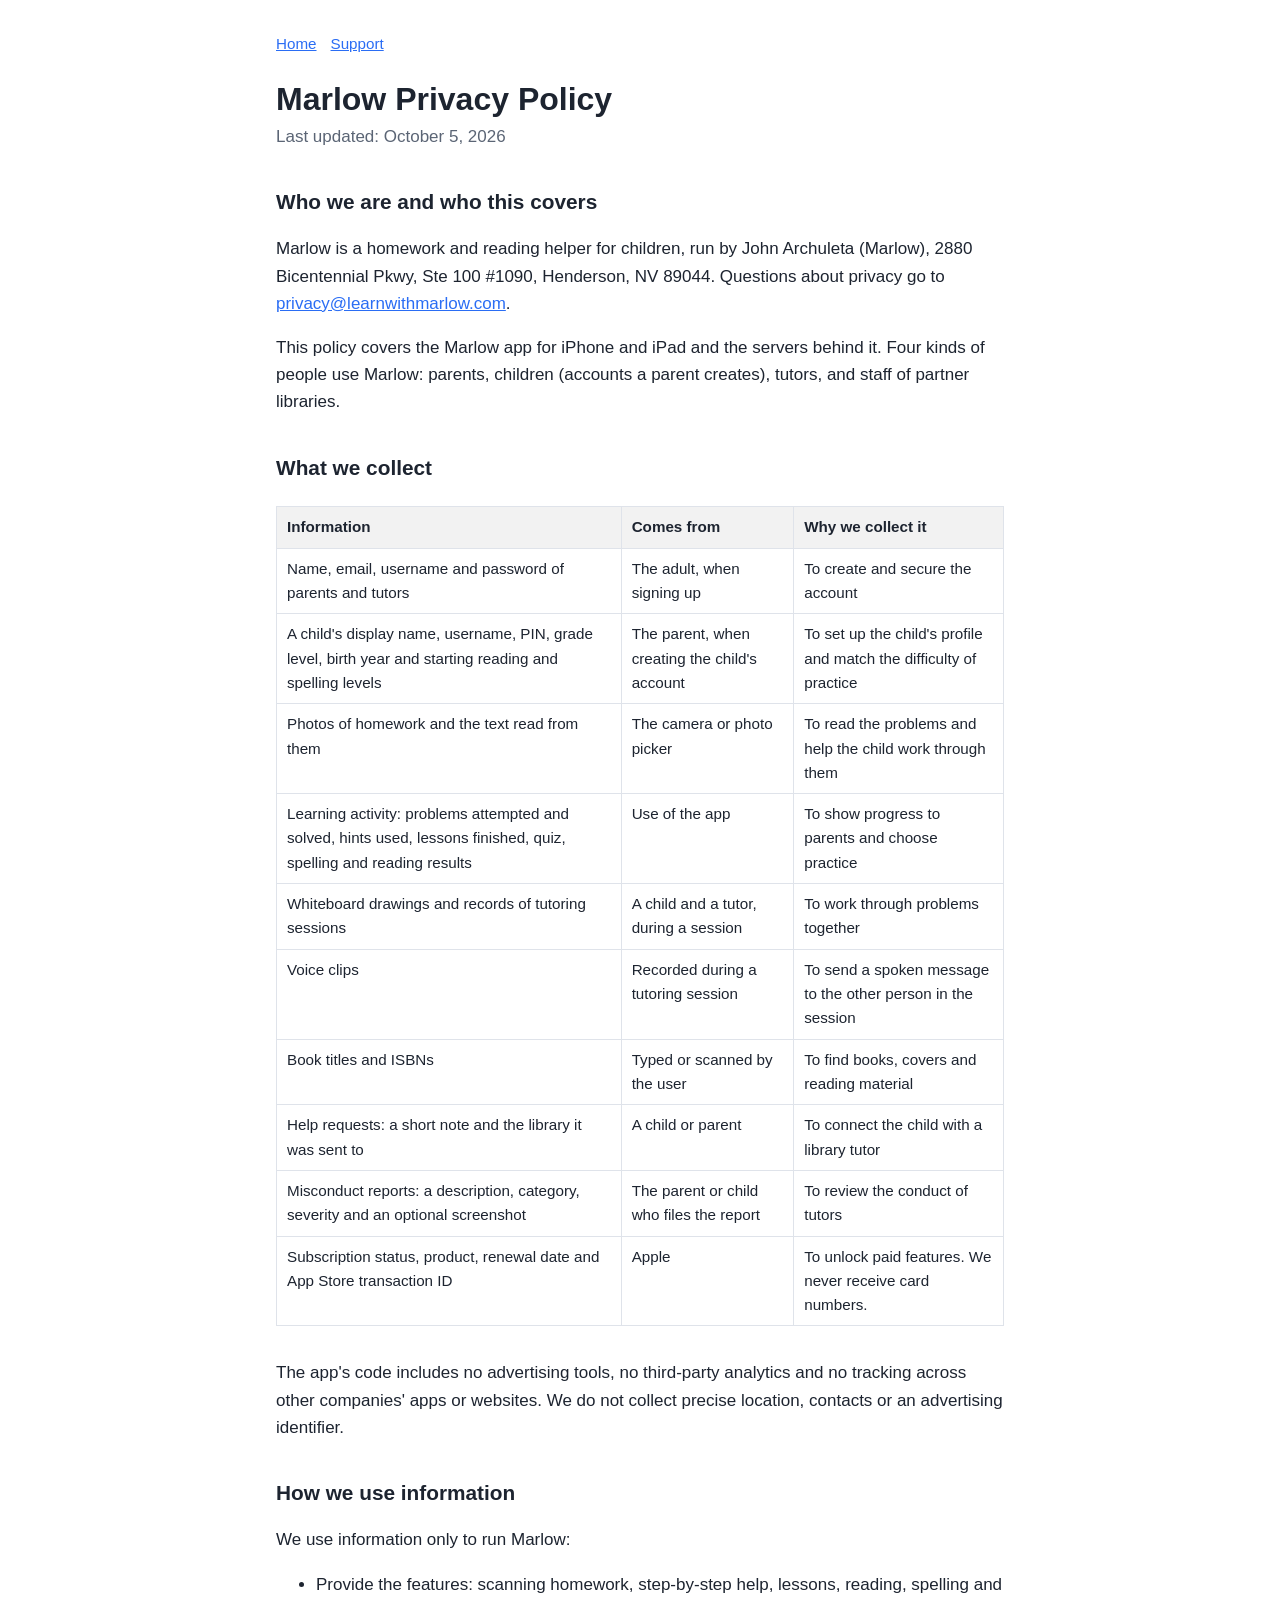
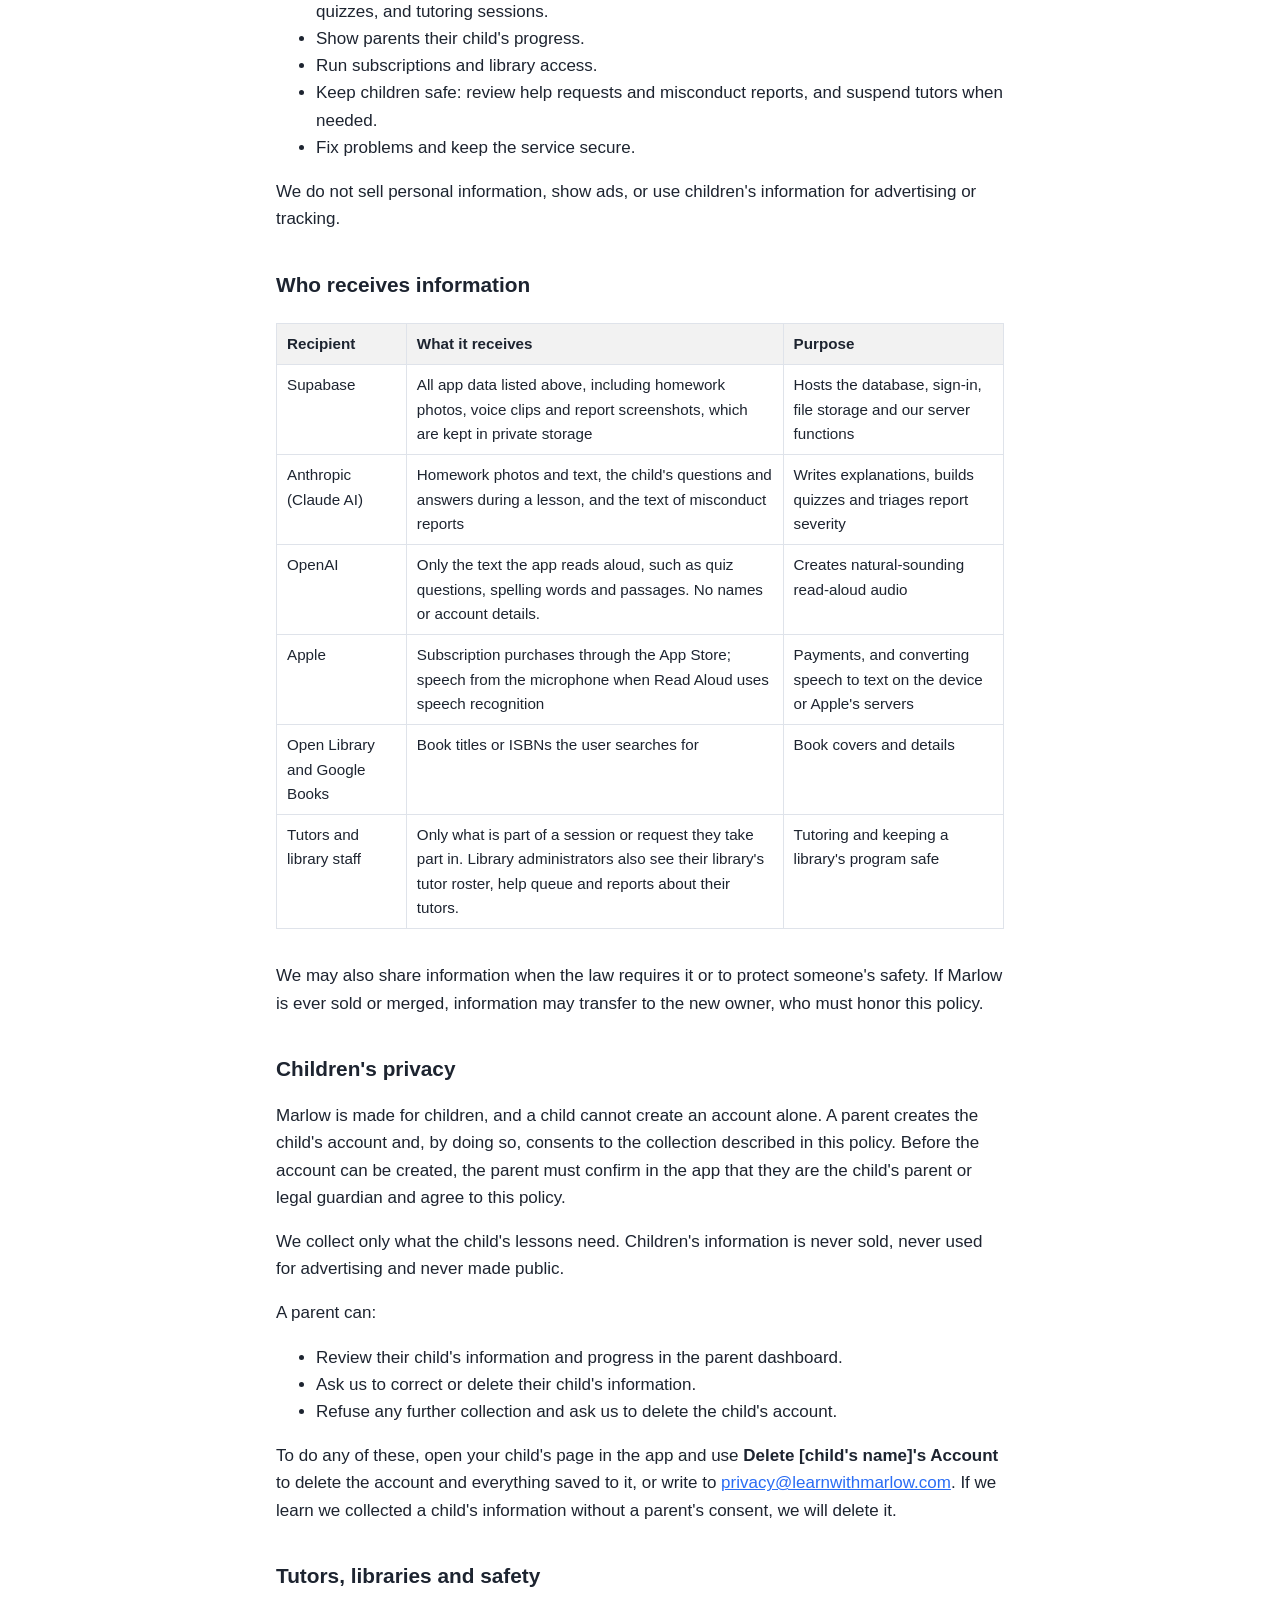
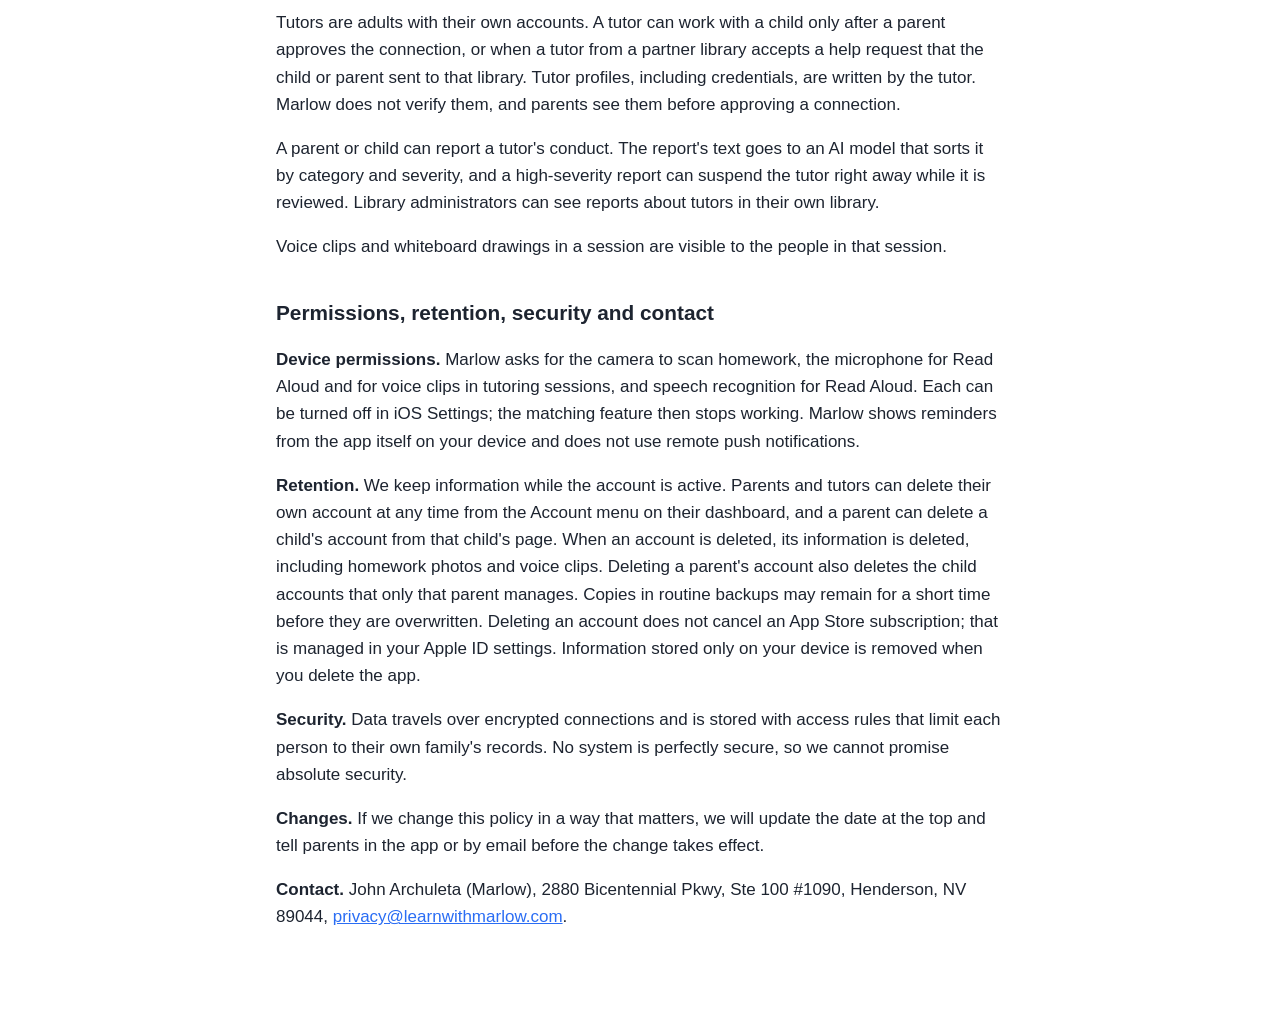
==== privacy.html @ 40a2574f "Add files via upload" ====
<!doctype html>
<html lang="en"><head><meta charset="utf-8"><meta name="viewport" content="width=device-width,initial-scale=1">
<title>Marlow Privacy Policy</title><link rel="stylesheet" href="style.css"></head>
<body><main>
<nav><a href="index.html">Home</a><a href="support.html">Support</a></nav>
<h1>Marlow Privacy Policy</h1>
<p class="meta">Last updated: October 5, 2026</p>

<h2>Who we are and who this covers</h2>
<p>Marlow is a homework and reading helper for children, run by John Archuleta (Marlow), 2880 Bicentennial Pkwy, Ste 100 #1090, Henderson, NV 89044. Questions about privacy go to <a href="mailto:privacy@learnwithmarlow.com">privacy@learnwithmarlow.com</a>.</p>
<p>This policy covers the Marlow app for iPhone and iPad and the servers behind it. Four kinds of people use Marlow: parents, children (accounts a parent creates), tutors, and staff of partner libraries.</p>

<h2>What we collect</h2>
<div class="tablewrap"><table>
<thead><tr><th>Information</th><th>Comes from</th><th>Why we collect it</th></tr></thead><tbody>
<tr><td>Name, email, username and password of parents and tutors</td><td>The adult, when signing up</td><td>To create and secure the account</td></tr>
<tr><td>A child's display name, username, PIN, grade level, birth year and starting reading and spelling levels</td><td>The parent, when creating the child's account</td><td>To set up the child's profile and match the difficulty of practice</td></tr>
<tr><td>Photos of homework and the text read from them</td><td>The camera or photo picker</td><td>To read the problems and help the child work through them</td></tr>
<tr><td>Learning activity: problems attempted and solved, hints used, lessons finished, quiz, spelling and reading results</td><td>Use of the app</td><td>To show progress to parents and choose practice</td></tr>
<tr><td>Whiteboard drawings and records of tutoring sessions</td><td>A child and a tutor, during a session</td><td>To work through problems together</td></tr>
<tr><td>Voice clips</td><td>Recorded during a tutoring session</td><td>To send a spoken message to the other person in the session</td></tr>
<tr><td>Book titles and ISBNs</td><td>Typed or scanned by the user</td><td>To find books, covers and reading material</td></tr>
<tr><td>Help requests: a short note and the library it was sent to</td><td>A child or parent</td><td>To connect the child with a library tutor</td></tr>
<tr><td>Misconduct reports: a description, category, severity and an optional screenshot</td><td>The parent or child who files the report</td><td>To review the conduct of tutors</td></tr>
<tr><td>Subscription status, product, renewal date and App Store transaction ID</td><td>Apple</td><td>To unlock paid features. We never receive card numbers.</td></tr>
</tbody></table></div>
<p>The app's code includes no advertising tools, no third-party analytics and no tracking across other companies' apps or websites. We do not collect precise location, contacts or an advertising identifier.</p>

<h2>How we use information</h2>
<p>We use information only to run Marlow:</p>
<ul>
<li>Provide the features: scanning homework, step-by-step help, lessons, reading, spelling and quizzes, and tutoring sessions.</li>
<li>Show parents their child's progress.</li>
<li>Run subscriptions and library access.</li>
<li>Keep children safe: review help requests and misconduct reports, and suspend tutors when needed.</li>
<li>Fix problems and keep the service secure.</li>
</ul>
<p>We do not sell personal information, show ads, or use children's information for advertising or tracking.</p>

<h2>Who receives information</h2>
<div class="tablewrap"><table>
<thead><tr><th>Recipient</th><th>What it receives</th><th>Purpose</th></tr></thead><tbody>
<tr><td>Supabase</td><td>All app data listed above, including homework photos, voice clips and report screenshots, which are kept in private storage</td><td>Hosts the database, sign-in, file storage and our server functions</td></tr>
<tr><td>Anthropic (Claude AI)</td><td>Homework photos and text, the child's questions and answers during a lesson, and the text of misconduct reports</td><td>Writes explanations, builds quizzes and triages report severity</td></tr>
<tr><td>OpenAI</td><td>Only the text the app reads aloud, such as quiz questions, spelling words and passages. No names or account details.</td><td>Creates natural-sounding read-aloud audio</td></tr>
<tr><td>Apple</td><td>Subscription purchases through the App Store; speech from the microphone when Read Aloud uses speech recognition</td><td>Payments, and converting speech to text on the device or Apple's servers</td></tr>
<tr><td>Open Library and Google Books</td><td>Book titles or ISBNs the user searches for</td><td>Book covers and details</td></tr>
<tr><td>Tutors and library staff</td><td>Only what is part of a session or request they take part in. Library administrators also see their library's tutor roster, help queue and reports about their tutors.</td><td>Tutoring and keeping a library's program safe</td></tr>
</tbody></table></div>
<p>We may also share information when the law requires it or to protect someone's safety. If Marlow is ever sold or merged, information may transfer to the new owner, who must honor this policy.</p>

<h2>Children's privacy</h2>
<p>Marlow is made for children, and a child cannot create an account alone. A parent creates the child's account and, by doing so, consents to the collection described in this policy. Before the account can be created, the parent must confirm in the app that they are the child's parent or legal guardian and agree to this policy.</p>
<p>We collect only what the child's lessons need. Children's information is never sold, never used for advertising and never made public.</p>
<p>A parent can:</p>
<ul>
<li>Review their child's information and progress in the parent dashboard.</li>
<li>Ask us to correct or delete their child's information.</li>
<li>Refuse any further collection and ask us to delete the child's account.</li>
</ul>
<p>To do any of these, open your child's page in the app and use <strong>Delete [child's name]'s Account</strong> to delete the account and everything saved to it, or write to <a href="mailto:privacy@learnwithmarlow.com">privacy@learnwithmarlow.com</a>. If we learn we collected a child's information without a parent's consent, we will delete it.</p>

<h2>Tutors, libraries and safety</h2>
<p>Tutors are adults with their own accounts. A tutor can work with a child only after a parent approves the connection, or when a tutor from a partner library accepts a help request that the child or parent sent to that library. Tutor profiles, including credentials, are written by the tutor. Marlow does not verify them, and parents see them before approving a connection.</p>
<p>A parent or child can report a tutor's conduct. The report's text goes to an AI model that sorts it by category and severity, and a high-severity report can suspend the tutor right away while it is reviewed. Library administrators can see reports about tutors in their own library.</p>
<p>Voice clips and whiteboard drawings in a session are visible to the people in that session.</p>

<h2>Permissions, retention, security and contact</h2>
<p><strong>Device permissions.</strong> Marlow asks for the camera to scan homework, the microphone for Read Aloud and for voice clips in tutoring sessions, and speech recognition for Read Aloud. Each can be turned off in iOS Settings; the matching feature then stops working. Marlow shows reminders from the app itself on your device and does not use remote push notifications.</p>
<p><strong>Retention.</strong> We keep information while the account is active. Parents and tutors can delete their own account at any time from the Account menu on their dashboard, and a parent can delete a child's account from that child's page. When an account is deleted, its information is deleted, including homework photos and voice clips. Deleting a parent's account also deletes the child accounts that only that parent manages. Copies in routine backups may remain for a short time before they are overwritten. Deleting an account does not cancel an App Store subscription; that is managed in your Apple ID settings. Information stored only on your device is removed when you delete the app.</p>
<p><strong>Security.</strong> Data travels over encrypted connections and is stored with access rules that limit each person to their own family's records. No system is perfectly secure, so we cannot promise absolute security.</p>
<p><strong>Changes.</strong> If we change this policy in a way that matters, we will update the date at the top and tell parents in the app or by email before the change takes effect.</p>
<p><strong>Contact.</strong> John Archuleta (Marlow), 2880 Bicentennial Pkwy, Ste 100 #1090, Henderson, NV 89044, <a href="mailto:privacy@learnwithmarlow.com">privacy@learnwithmarlow.com</a>.</p>
</main></body></html>
---- style.css ----
:root{--bg:#fff;--fg:#1d2430;--muted:#5b6575;--line:#dfe3ea;--accent:#2a6df4;--todo:#fff3bf}
@media (prefers-color-scheme:dark){:root{--bg:#12161d;--fg:#e8ecf2;--muted:#9aa5b5;--line:#2b3340;--accent:#7aa5ff;--todo:#5a4b00}}
*{box-sizing:border-box}
body{margin:0;background:var(--bg);color:var(--fg);font:17px/1.6 -apple-system,BlinkMacSystemFont,"Segoe UI",Roboto,sans-serif}
main{max-width:760px;margin:0 auto;padding:32px 16px 64px}
h1{font-size:2rem;line-height:1.2;margin:0 0 4px}
h2{font-size:1.3rem;margin:2.2rem 0 .4rem}
.meta{color:var(--muted);margin:0 0 1.5rem}
a{color:var(--accent)}
table{border-collapse:collapse;width:100%;margin:1rem 0;font-size:.95rem}
th,td{border:1px solid var(--line);padding:8px 10px;text-align:left;vertical-align:top}
th{background:rgba(127,127,127,.1)}
.tablewrap{overflow-x:auto}
.todo{background:var(--todo);padding:0 3px;border-radius:3px}
nav{margin-bottom:1.5rem;font-size:.95rem}
nav a{margin-right:14px}
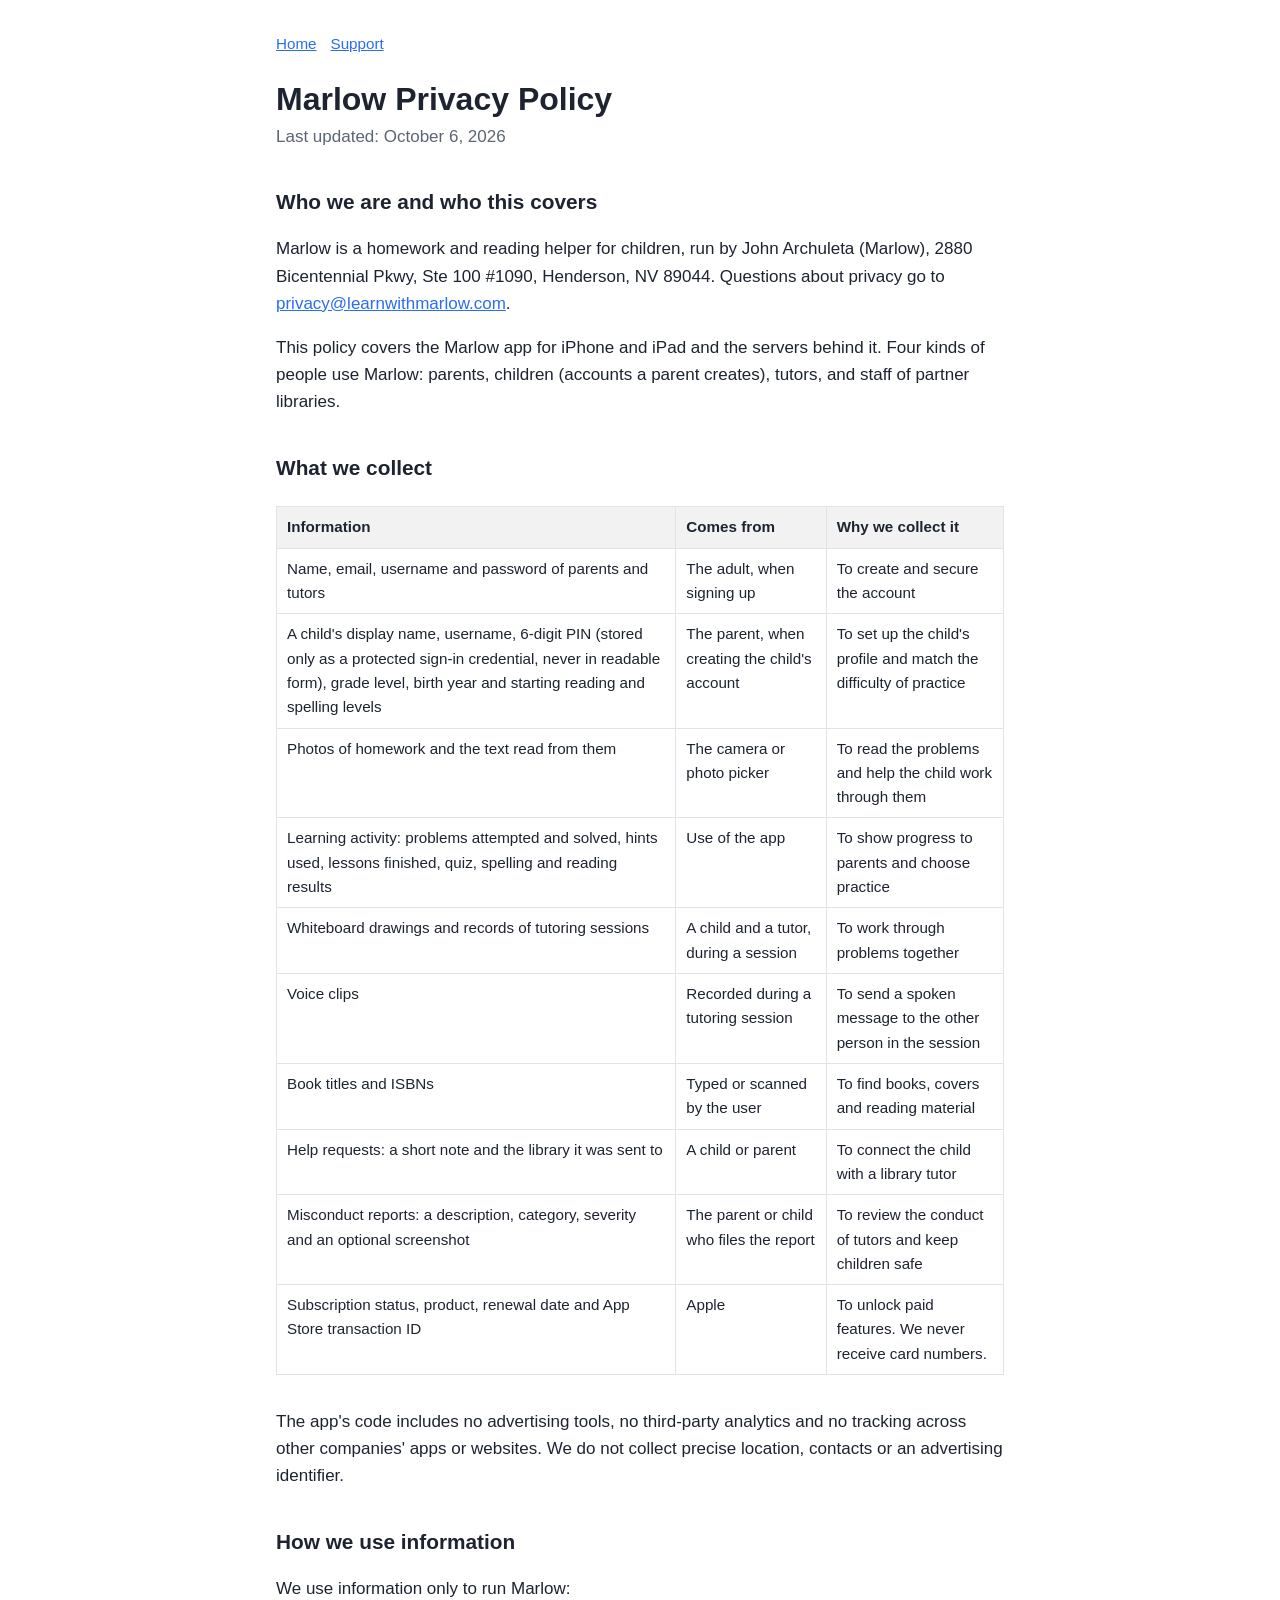
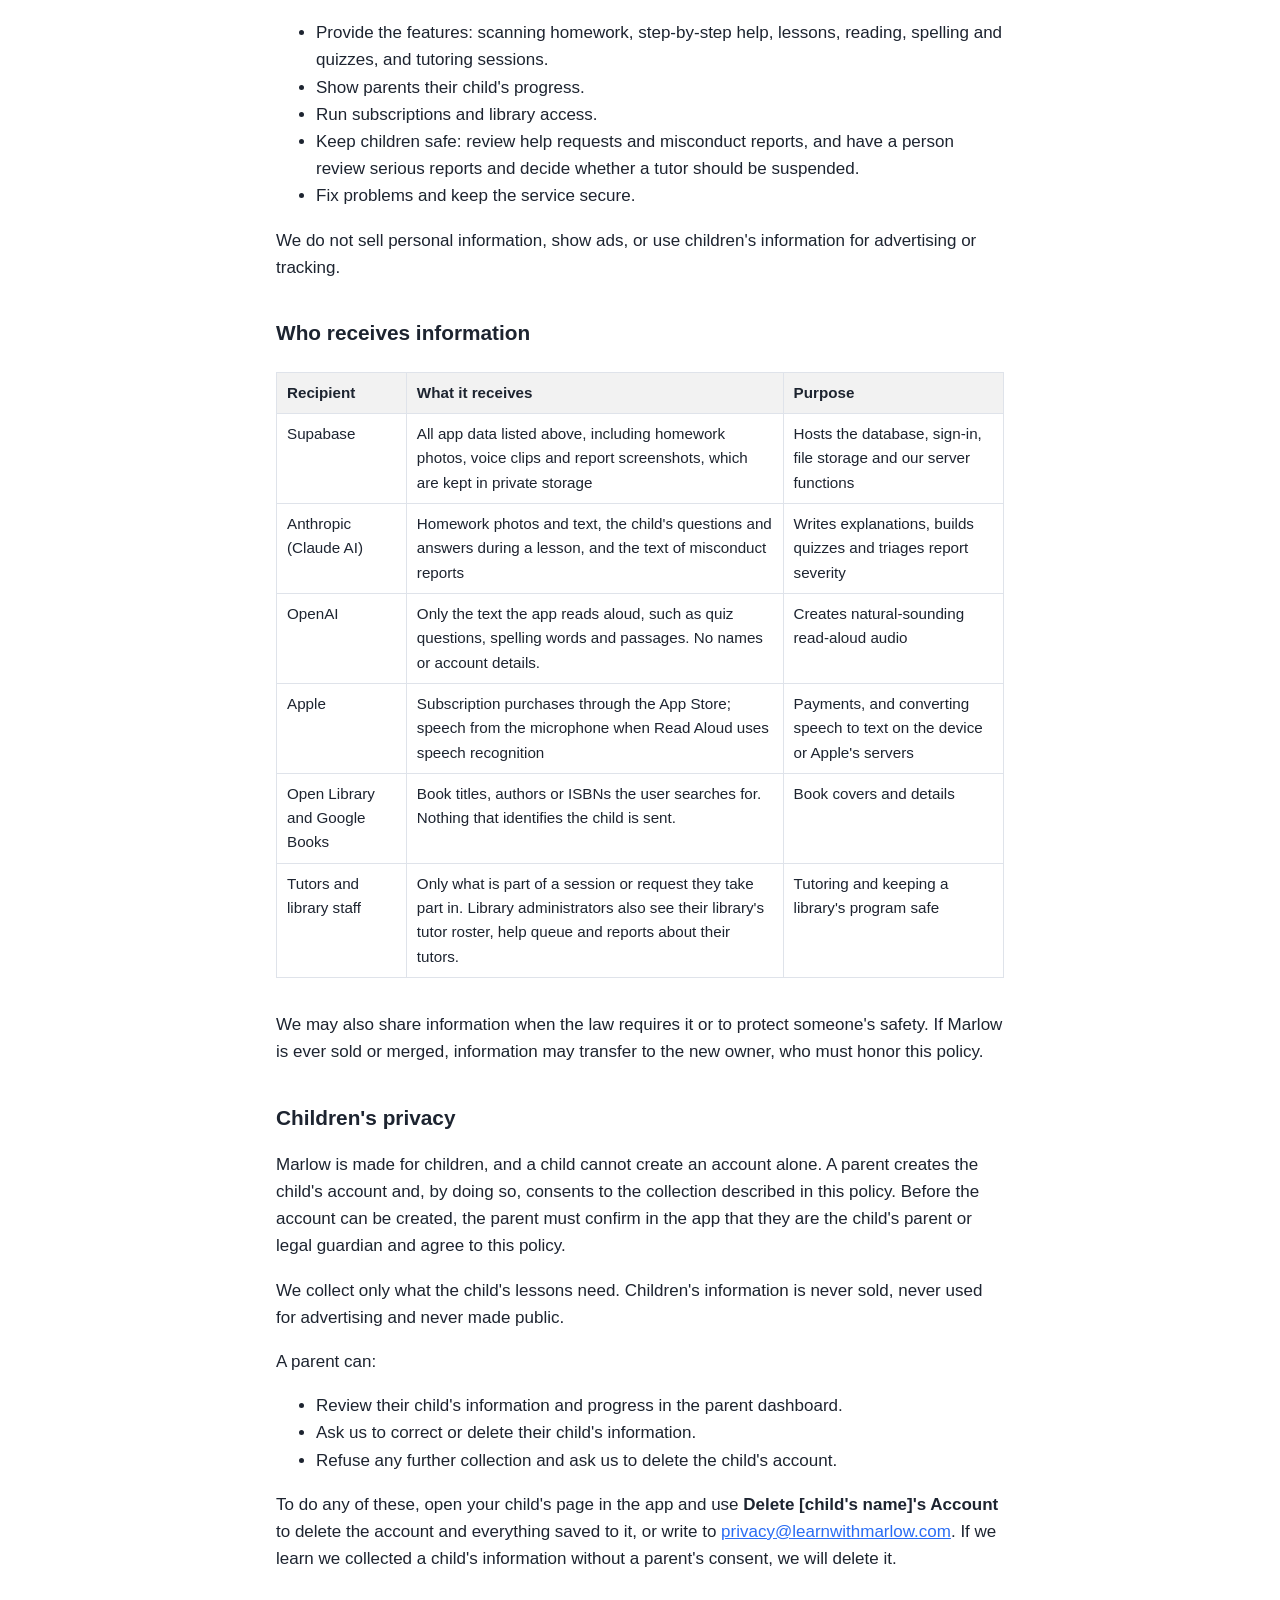
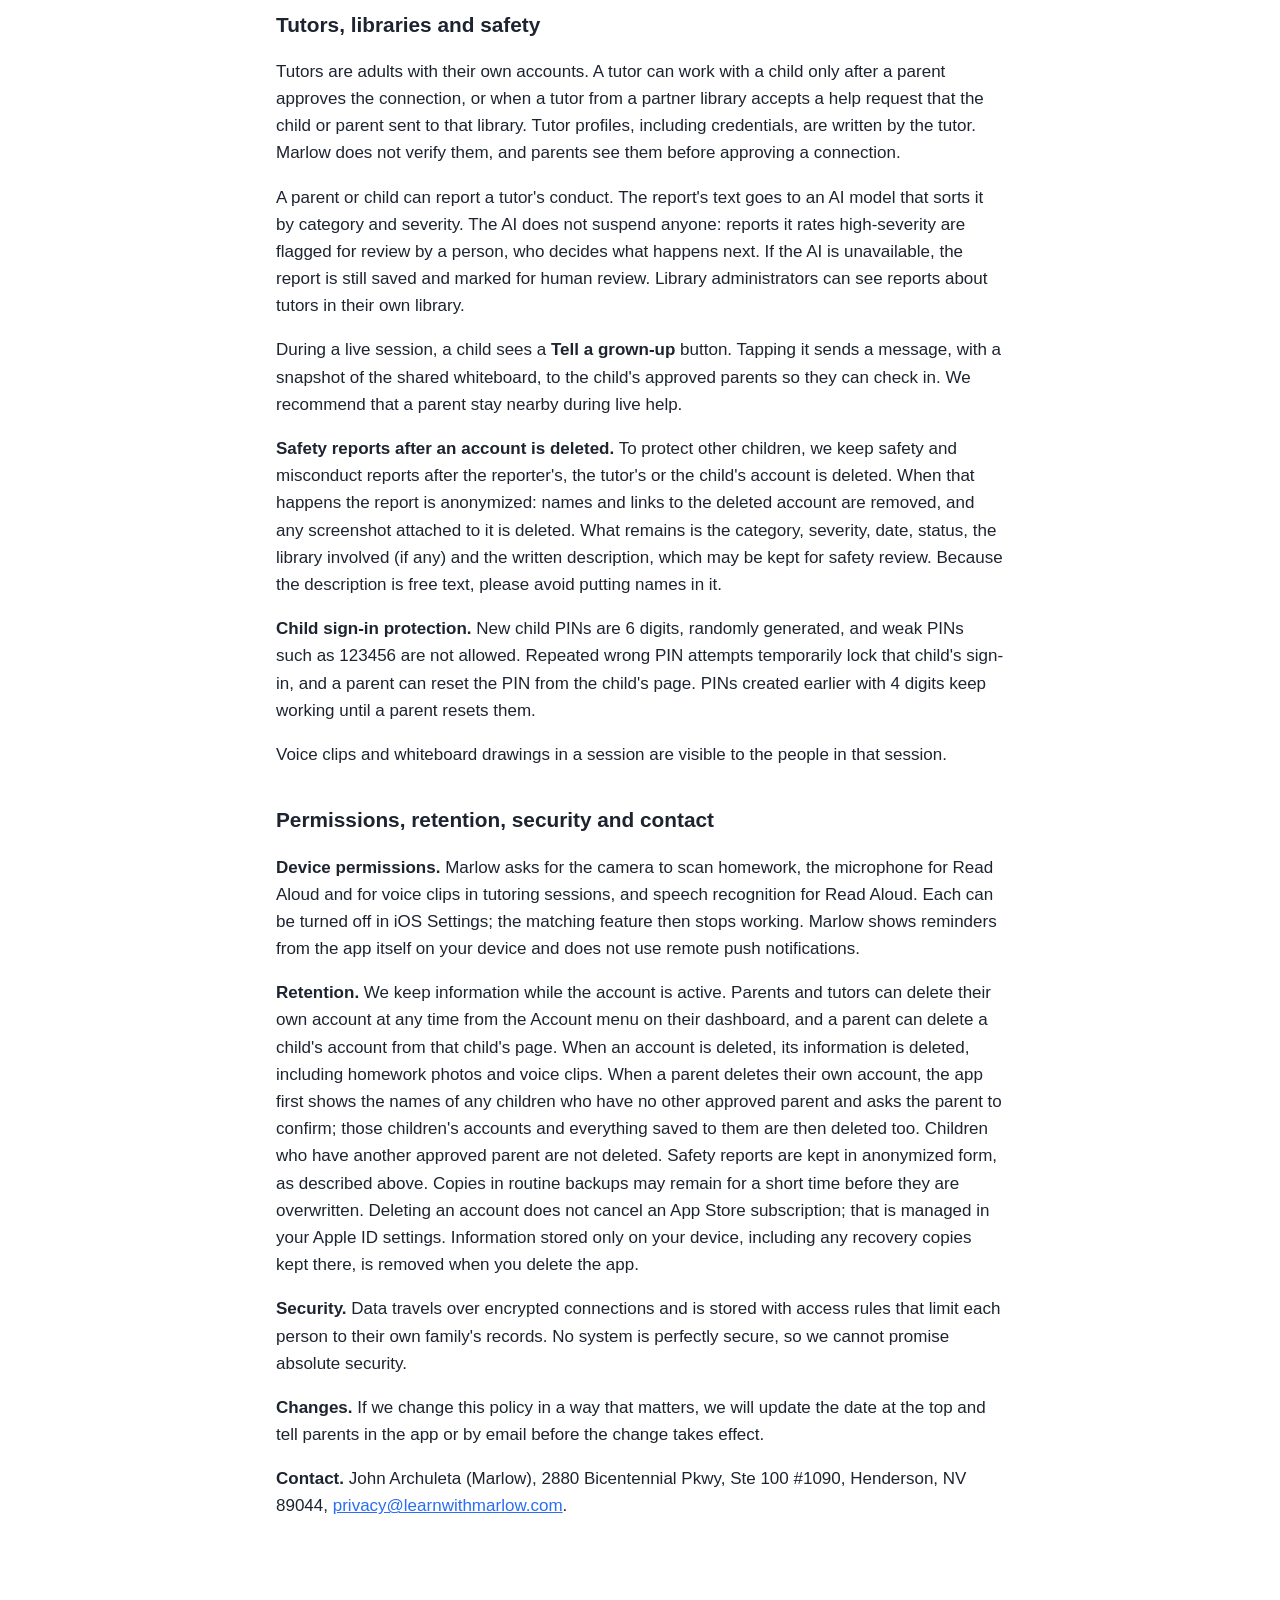
==== commit 0544fe9f: "Add files via upload" ====
--- a/privacy.html
+++ b/privacy.html
@@ -4,7 +4,7 @@
 <body><main>
 <nav><a href="index.html">Home</a><a href="support.html">Support</a></nav>
 <h1>Marlow Privacy Policy</h1>
-<p class="meta">Last updated: October 5, 2026</p>
+<p class="meta">Last updated: October 6, 2026</p>
 
 <h2>Who we are and who this covers</h2>
 <p>Marlow is a homework and reading helper for children, run by John Archuleta (Marlow), 2880 Bicentennial Pkwy, Ste 100 #1090, Henderson, NV 89044. Questions about privacy go to <a href="mailto:privacy@learnwithmarlow.com">privacy@learnwithmarlow.com</a>.</p>
@@ -14,14 +14,14 @@
 <div class="tablewrap"><table>
 <thead><tr><th>Information</th><th>Comes from</th><th>Why we collect it</th></tr></thead><tbody>
 <tr><td>Name, email, username and password of parents and tutors</td><td>The adult, when signing up</td><td>To create and secure the account</td></tr>
-<tr><td>A child's display name, username, PIN, grade level, birth year and starting reading and spelling levels</td><td>The parent, when creating the child's account</td><td>To set up the child's profile and match the difficulty of practice</td></tr>
+<tr><td>A child's display name, username, 6-digit PIN (stored only as a protected sign-in credential, never in readable form), grade level, birth year and starting reading and spelling levels</td><td>The parent, when creating the child's account</td><td>To set up the child's profile and match the difficulty of practice</td></tr>
 <tr><td>Photos of homework and the text read from them</td><td>The camera or photo picker</td><td>To read the problems and help the child work through them</td></tr>
 <tr><td>Learning activity: problems attempted and solved, hints used, lessons finished, quiz, spelling and reading results</td><td>Use of the app</td><td>To show progress to parents and choose practice</td></tr>
 <tr><td>Whiteboard drawings and records of tutoring sessions</td><td>A child and a tutor, during a session</td><td>To work through problems together</td></tr>
 <tr><td>Voice clips</td><td>Recorded during a tutoring session</td><td>To send a spoken message to the other person in the session</td></tr>
 <tr><td>Book titles and ISBNs</td><td>Typed or scanned by the user</td><td>To find books, covers and reading material</td></tr>
 <tr><td>Help requests: a short note and the library it was sent to</td><td>A child or parent</td><td>To connect the child with a library tutor</td></tr>
-<tr><td>Misconduct reports: a description, category, severity and an optional screenshot</td><td>The parent or child who files the report</td><td>To review the conduct of tutors</td></tr>
+<tr><td>Misconduct reports: a description, category, severity and an optional screenshot</td><td>The parent or child who files the report</td><td>To review the conduct of tutors and keep children safe</td></tr>
 <tr><td>Subscription status, product, renewal date and App Store transaction ID</td><td>Apple</td><td>To unlock paid features. We never receive card numbers.</td></tr>
 </tbody></table></div>
 <p>The app's code includes no advertising tools, no third-party analytics and no tracking across other companies' apps or websites. We do not collect precise location, contacts or an advertising identifier.</p>
@@ -32,7 +32,7 @@
 <li>Provide the features: scanning homework, step-by-step help, lessons, reading, spelling and quizzes, and tutoring sessions.</li>
 <li>Show parents their child's progress.</li>
 <li>Run subscriptions and library access.</li>
-<li>Keep children safe: review help requests and misconduct reports, and suspend tutors when needed.</li>
+<li>Keep children safe: review help requests and misconduct reports, and have a person review serious reports and decide whether a tutor should be suspended.</li>
 <li>Fix problems and keep the service secure.</li>
 </ul>
 <p>We do not sell personal information, show ads, or use children's information for advertising or tracking.</p>
@@ -44,7 +44,7 @@
 <tr><td>Anthropic (Claude AI)</td><td>Homework photos and text, the child's questions and answers during a lesson, and the text of misconduct reports</td><td>Writes explanations, builds quizzes and triages report severity</td></tr>
 <tr><td>OpenAI</td><td>Only the text the app reads aloud, such as quiz questions, spelling words and passages. No names or account details.</td><td>Creates natural-sounding read-aloud audio</td></tr>
 <tr><td>Apple</td><td>Subscription purchases through the App Store; speech from the microphone when Read Aloud uses speech recognition</td><td>Payments, and converting speech to text on the device or Apple's servers</td></tr>
-<tr><td>Open Library and Google Books</td><td>Book titles or ISBNs the user searches for</td><td>Book covers and details</td></tr>
+<tr><td>Open Library and Google Books</td><td>Book titles, authors or ISBNs the user searches for. Nothing that identifies the child is sent.</td><td>Book covers and details</td></tr>
 <tr><td>Tutors and library staff</td><td>Only what is part of a session or request they take part in. Library administrators also see their library's tutor roster, help queue and reports about their tutors.</td><td>Tutoring and keeping a library's program safe</td></tr>
 </tbody></table></div>
 <p>We may also share information when the law requires it or to protect someone's safety. If Marlow is ever sold or merged, information may transfer to the new owner, who must honor this policy.</p>
@@ -62,12 +62,15 @@
 
 <h2>Tutors, libraries and safety</h2>
 <p>Tutors are adults with their own accounts. A tutor can work with a child only after a parent approves the connection, or when a tutor from a partner library accepts a help request that the child or parent sent to that library. Tutor profiles, including credentials, are written by the tutor. Marlow does not verify them, and parents see them before approving a connection.</p>
-<p>A parent or child can report a tutor's conduct. The report's text goes to an AI model that sorts it by category and severity, and a high-severity report can suspend the tutor right away while it is reviewed. Library administrators can see reports about tutors in their own library.</p>
+<p>A parent or child can report a tutor's conduct. The report's text goes to an AI model that sorts it by category and severity. The AI does not suspend anyone: reports it rates high-severity are flagged for review by a person, who decides what happens next. If the AI is unavailable, the report is still saved and marked for human review. Library administrators can see reports about tutors in their own library.</p>
+<p>During a live session, a child sees a <strong>Tell a grown-up</strong> button. Tapping it sends a message, with a snapshot of the shared whiteboard, to the child's approved parents so they can check in. We recommend that a parent stay nearby during live help.</p>
+<p><strong>Safety reports after an account is deleted.</strong> To protect other children, we keep safety and misconduct reports after the reporter's, the tutor's or the child's account is deleted. When that happens the report is anonymized: names and links to the deleted account are removed, and any screenshot attached to it is deleted. What remains is the category, severity, date, status, the library involved (if any) and the written description, which may be kept for safety review. Because the description is free text, please avoid putting names in it.</p>
+<p><strong>Child sign-in protection.</strong> New child PINs are 6 digits, randomly generated, and weak PINs such as 123456 are not allowed. Repeated wrong PIN attempts temporarily lock that child's sign-in, and a parent can reset the PIN from the child's page. PINs created earlier with 4 digits keep working until a parent resets them.</p>
 <p>Voice clips and whiteboard drawings in a session are visible to the people in that session.</p>
 
 <h2>Permissions, retention, security and contact</h2>
 <p><strong>Device permissions.</strong> Marlow asks for the camera to scan homework, the microphone for Read Aloud and for voice clips in tutoring sessions, and speech recognition for Read Aloud. Each can be turned off in iOS Settings; the matching feature then stops working. Marlow shows reminders from the app itself on your device and does not use remote push notifications.</p>
-<p><strong>Retention.</strong> We keep information while the account is active. Parents and tutors can delete their own account at any time from the Account menu on their dashboard, and a parent can delete a child's account from that child's page. When an account is deleted, its information is deleted, including homework photos and voice clips. Deleting a parent's account also deletes the child accounts that only that parent manages. Copies in routine backups may remain for a short time before they are overwritten. Deleting an account does not cancel an App Store subscription; that is managed in your Apple ID settings. Information stored only on your device is removed when you delete the app.</p>
+<p><strong>Retention.</strong> We keep information while the account is active. Parents and tutors can delete their own account at any time from the Account menu on their dashboard, and a parent can delete a child's account from that child's page. When an account is deleted, its information is deleted, including homework photos and voice clips. When a parent deletes their own account, the app first shows the names of any children who have no other approved parent and asks the parent to confirm; those children's accounts and everything saved to them are then deleted too. Children who have another approved parent are not deleted. Safety reports are kept in anonymized form, as described above. Copies in routine backups may remain for a short time before they are overwritten. Deleting an account does not cancel an App Store subscription; that is managed in your Apple ID settings. Information stored only on your device, including any recovery copies kept there, is removed when you delete the app.</p>
 <p><strong>Security.</strong> Data travels over encrypted connections and is stored with access rules that limit each person to their own family's records. No system is perfectly secure, so we cannot promise absolute security.</p>
 <p><strong>Changes.</strong> If we change this policy in a way that matters, we will update the date at the top and tell parents in the app or by email before the change takes effect.</p>
 <p><strong>Contact.</strong> John Archuleta (Marlow), 2880 Bicentennial Pkwy, Ste 100 #1090, Henderson, NV 89044, <a href="mailto:privacy@learnwithmarlow.com">privacy@learnwithmarlow.com</a>.</p>
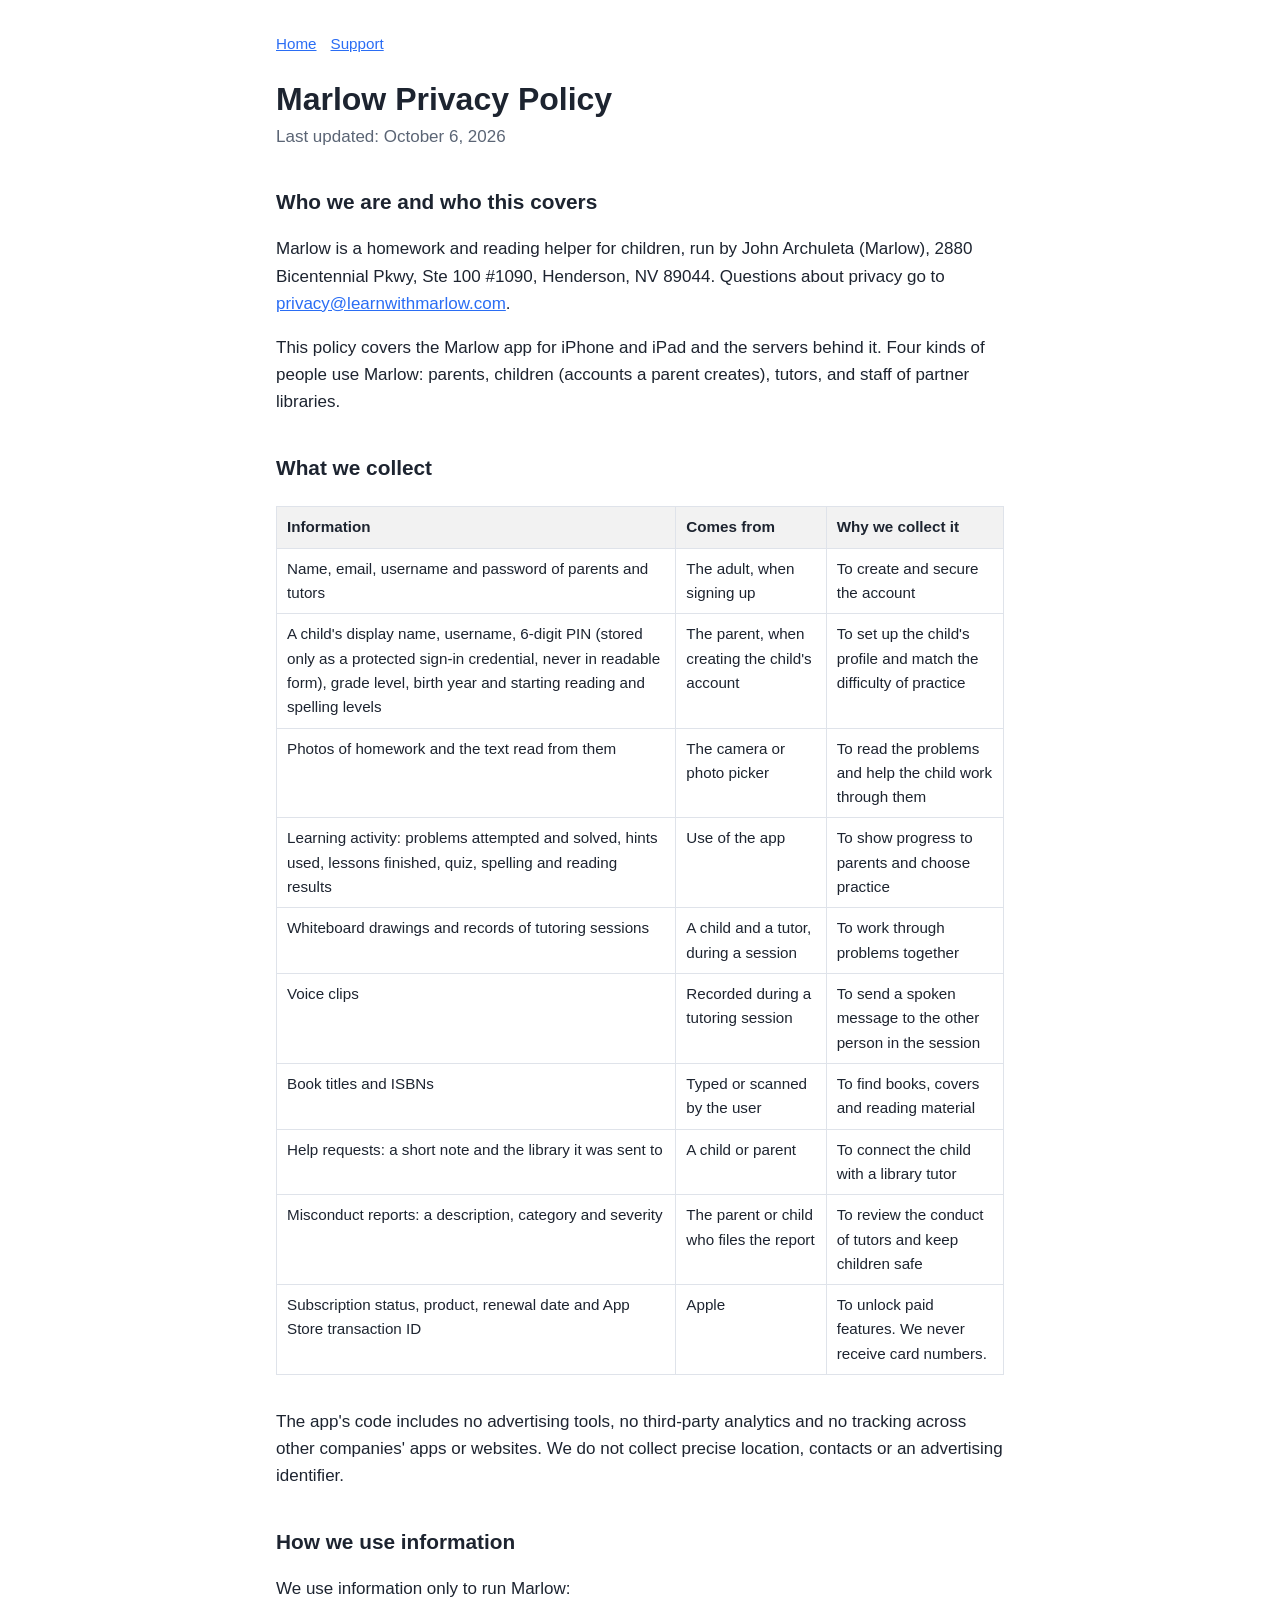
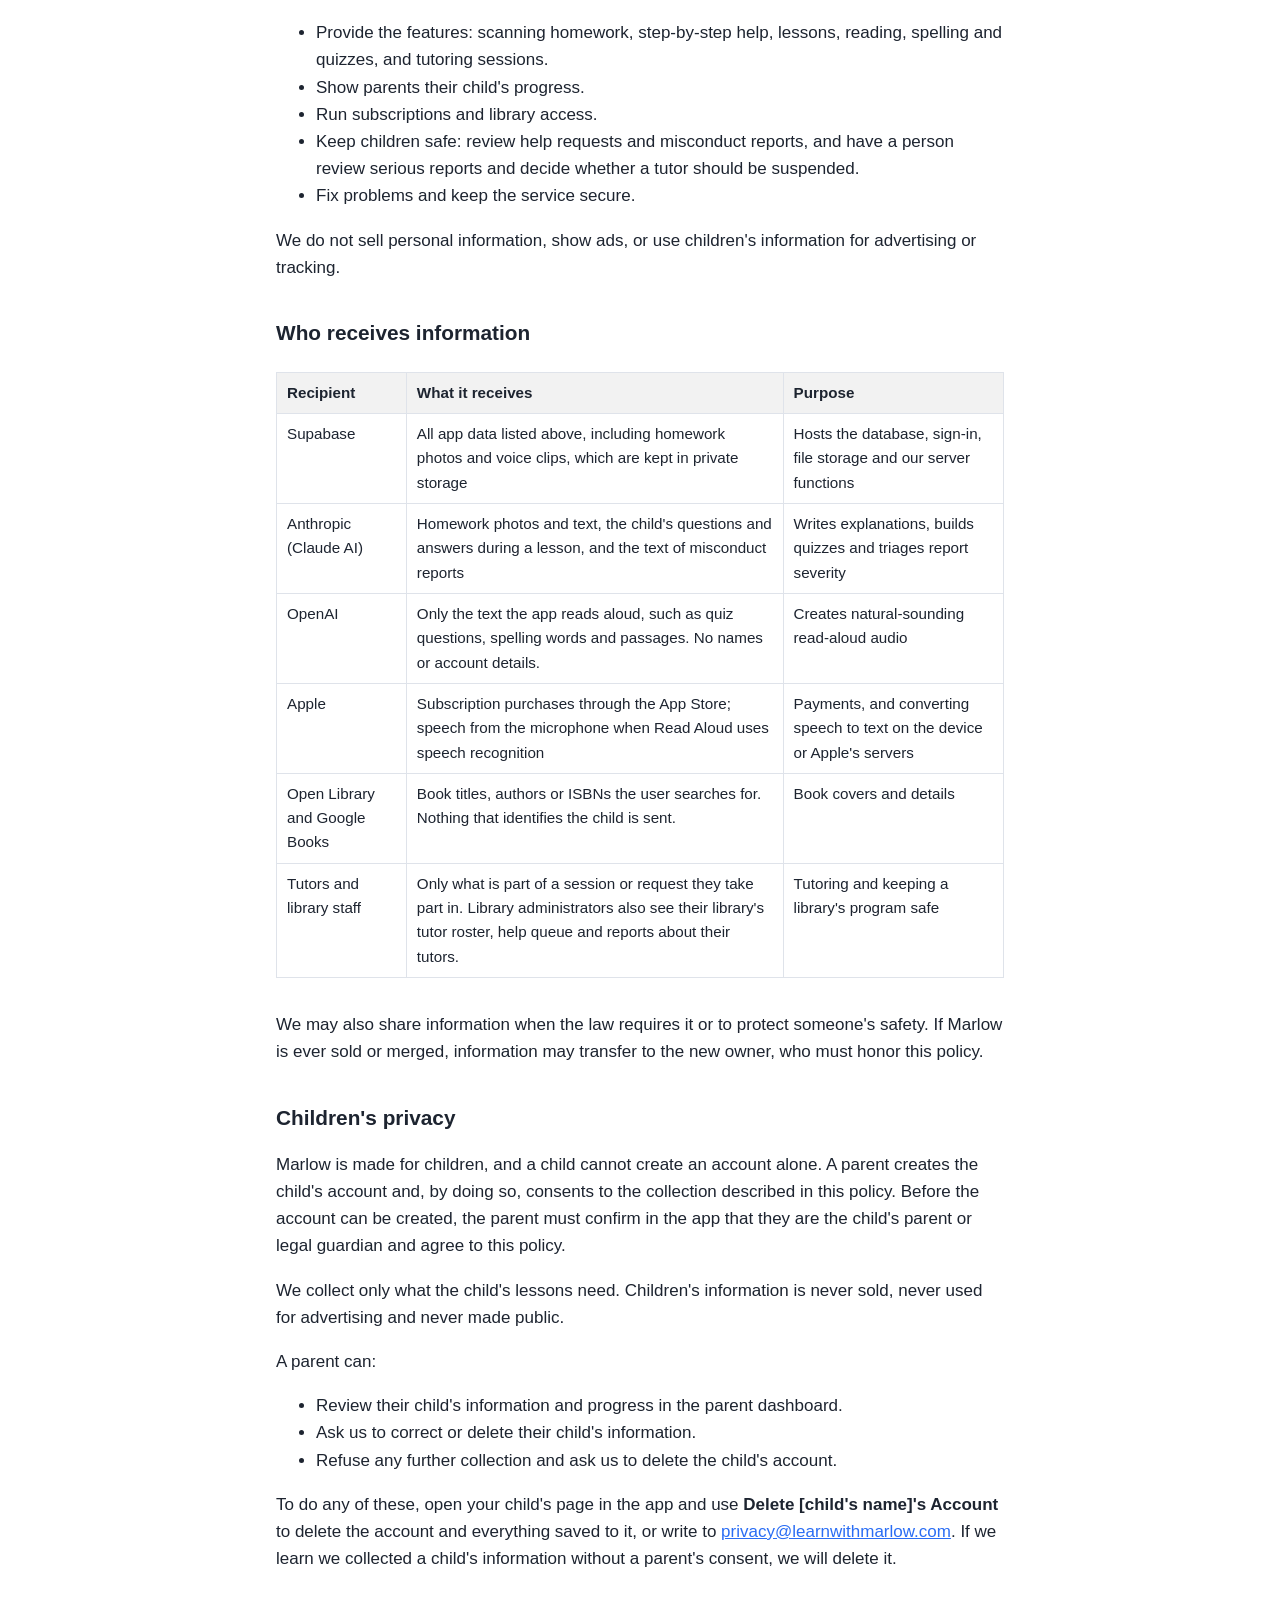
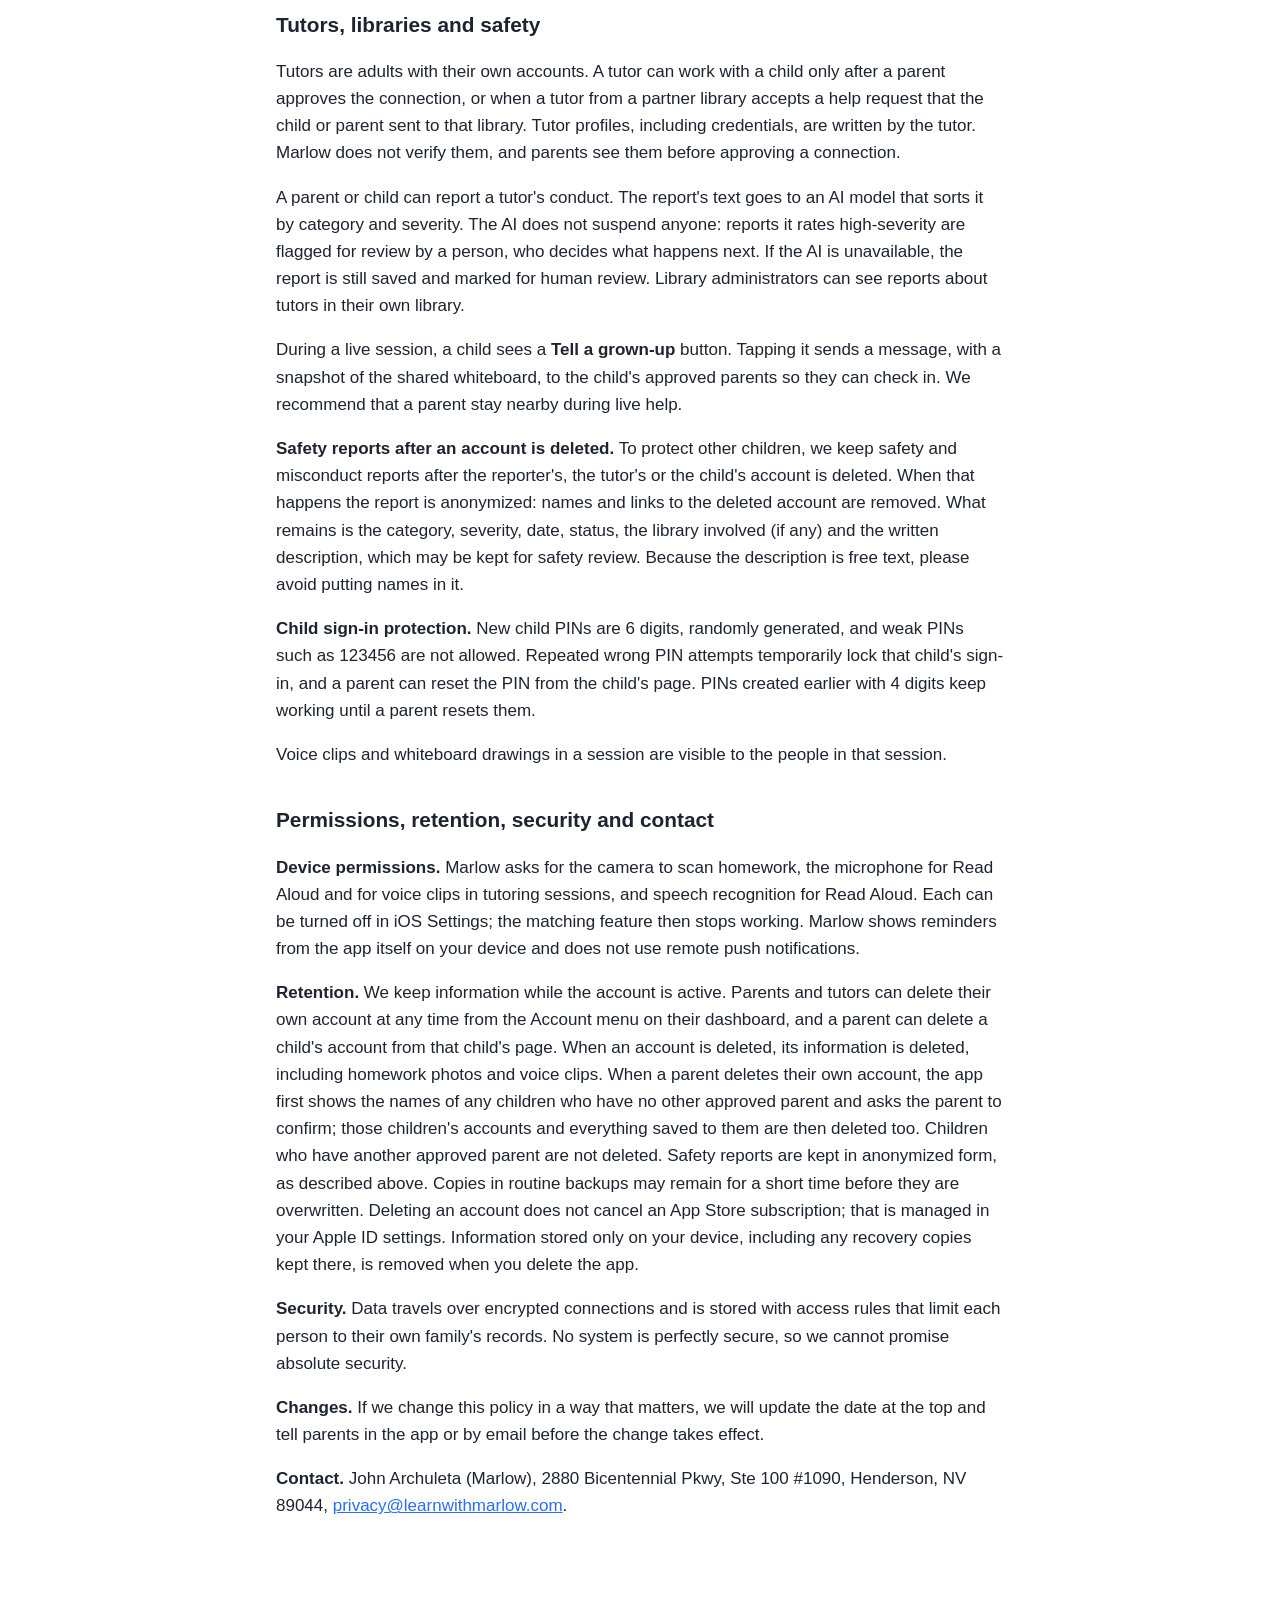
==== commit 06d35acb: "Add files via upload" ====
--- a/privacy.html
+++ b/privacy.html
@@ -21,7 +21,7 @@
 <tr><td>Voice clips</td><td>Recorded during a tutoring session</td><td>To send a spoken message to the other person in the session</td></tr>
 <tr><td>Book titles and ISBNs</td><td>Typed or scanned by the user</td><td>To find books, covers and reading material</td></tr>
 <tr><td>Help requests: a short note and the library it was sent to</td><td>A child or parent</td><td>To connect the child with a library tutor</td></tr>
-<tr><td>Misconduct reports: a description, category, severity and an optional screenshot</td><td>The parent or child who files the report</td><td>To review the conduct of tutors and keep children safe</td></tr>
+<tr><td>Misconduct reports: a description, category and severity</td><td>The parent or child who files the report</td><td>To review the conduct of tutors and keep children safe</td></tr>
 <tr><td>Subscription status, product, renewal date and App Store transaction ID</td><td>Apple</td><td>To unlock paid features. We never receive card numbers.</td></tr>
 </tbody></table></div>
 <p>The app's code includes no advertising tools, no third-party analytics and no tracking across other companies' apps or websites. We do not collect precise location, contacts or an advertising identifier.</p>
@@ -40,7 +40,7 @@
 <h2>Who receives information</h2>
 <div class="tablewrap"><table>
 <thead><tr><th>Recipient</th><th>What it receives</th><th>Purpose</th></tr></thead><tbody>
-<tr><td>Supabase</td><td>All app data listed above, including homework photos, voice clips and report screenshots, which are kept in private storage</td><td>Hosts the database, sign-in, file storage and our server functions</td></tr>
+<tr><td>Supabase</td><td>All app data listed above, including homework photos and voice clips, which are kept in private storage</td><td>Hosts the database, sign-in, file storage and our server functions</td></tr>
 <tr><td>Anthropic (Claude AI)</td><td>Homework photos and text, the child's questions and answers during a lesson, and the text of misconduct reports</td><td>Writes explanations, builds quizzes and triages report severity</td></tr>
 <tr><td>OpenAI</td><td>Only the text the app reads aloud, such as quiz questions, spelling words and passages. No names or account details.</td><td>Creates natural-sounding read-aloud audio</td></tr>
 <tr><td>Apple</td><td>Subscription purchases through the App Store; speech from the microphone when Read Aloud uses speech recognition</td><td>Payments, and converting speech to text on the device or Apple's servers</td></tr>
@@ -64,7 +64,7 @@
 <p>Tutors are adults with their own accounts. A tutor can work with a child only after a parent approves the connection, or when a tutor from a partner library accepts a help request that the child or parent sent to that library. Tutor profiles, including credentials, are written by the tutor. Marlow does not verify them, and parents see them before approving a connection.</p>
 <p>A parent or child can report a tutor's conduct. The report's text goes to an AI model that sorts it by category and severity. The AI does not suspend anyone: reports it rates high-severity are flagged for review by a person, who decides what happens next. If the AI is unavailable, the report is still saved and marked for human review. Library administrators can see reports about tutors in their own library.</p>
 <p>During a live session, a child sees a <strong>Tell a grown-up</strong> button. Tapping it sends a message, with a snapshot of the shared whiteboard, to the child's approved parents so they can check in. We recommend that a parent stay nearby during live help.</p>
-<p><strong>Safety reports after an account is deleted.</strong> To protect other children, we keep safety and misconduct reports after the reporter's, the tutor's or the child's account is deleted. When that happens the report is anonymized: names and links to the deleted account are removed, and any screenshot attached to it is deleted. What remains is the category, severity, date, status, the library involved (if any) and the written description, which may be kept for safety review. Because the description is free text, please avoid putting names in it.</p>
+<p><strong>Safety reports after an account is deleted.</strong> To protect other children, we keep safety and misconduct reports after the reporter's, the tutor's or the child's account is deleted. When that happens the report is anonymized: names and links to the deleted account are removed. What remains is the category, severity, date, status, the library involved (if any) and the written description, which may be kept for safety review. Because the description is free text, please avoid putting names in it.</p>
 <p><strong>Child sign-in protection.</strong> New child PINs are 6 digits, randomly generated, and weak PINs such as 123456 are not allowed. Repeated wrong PIN attempts temporarily lock that child's sign-in, and a parent can reset the PIN from the child's page. PINs created earlier with 4 digits keep working until a parent resets them.</p>
 <p>Voice clips and whiteboard drawings in a session are visible to the people in that session.</p>
 
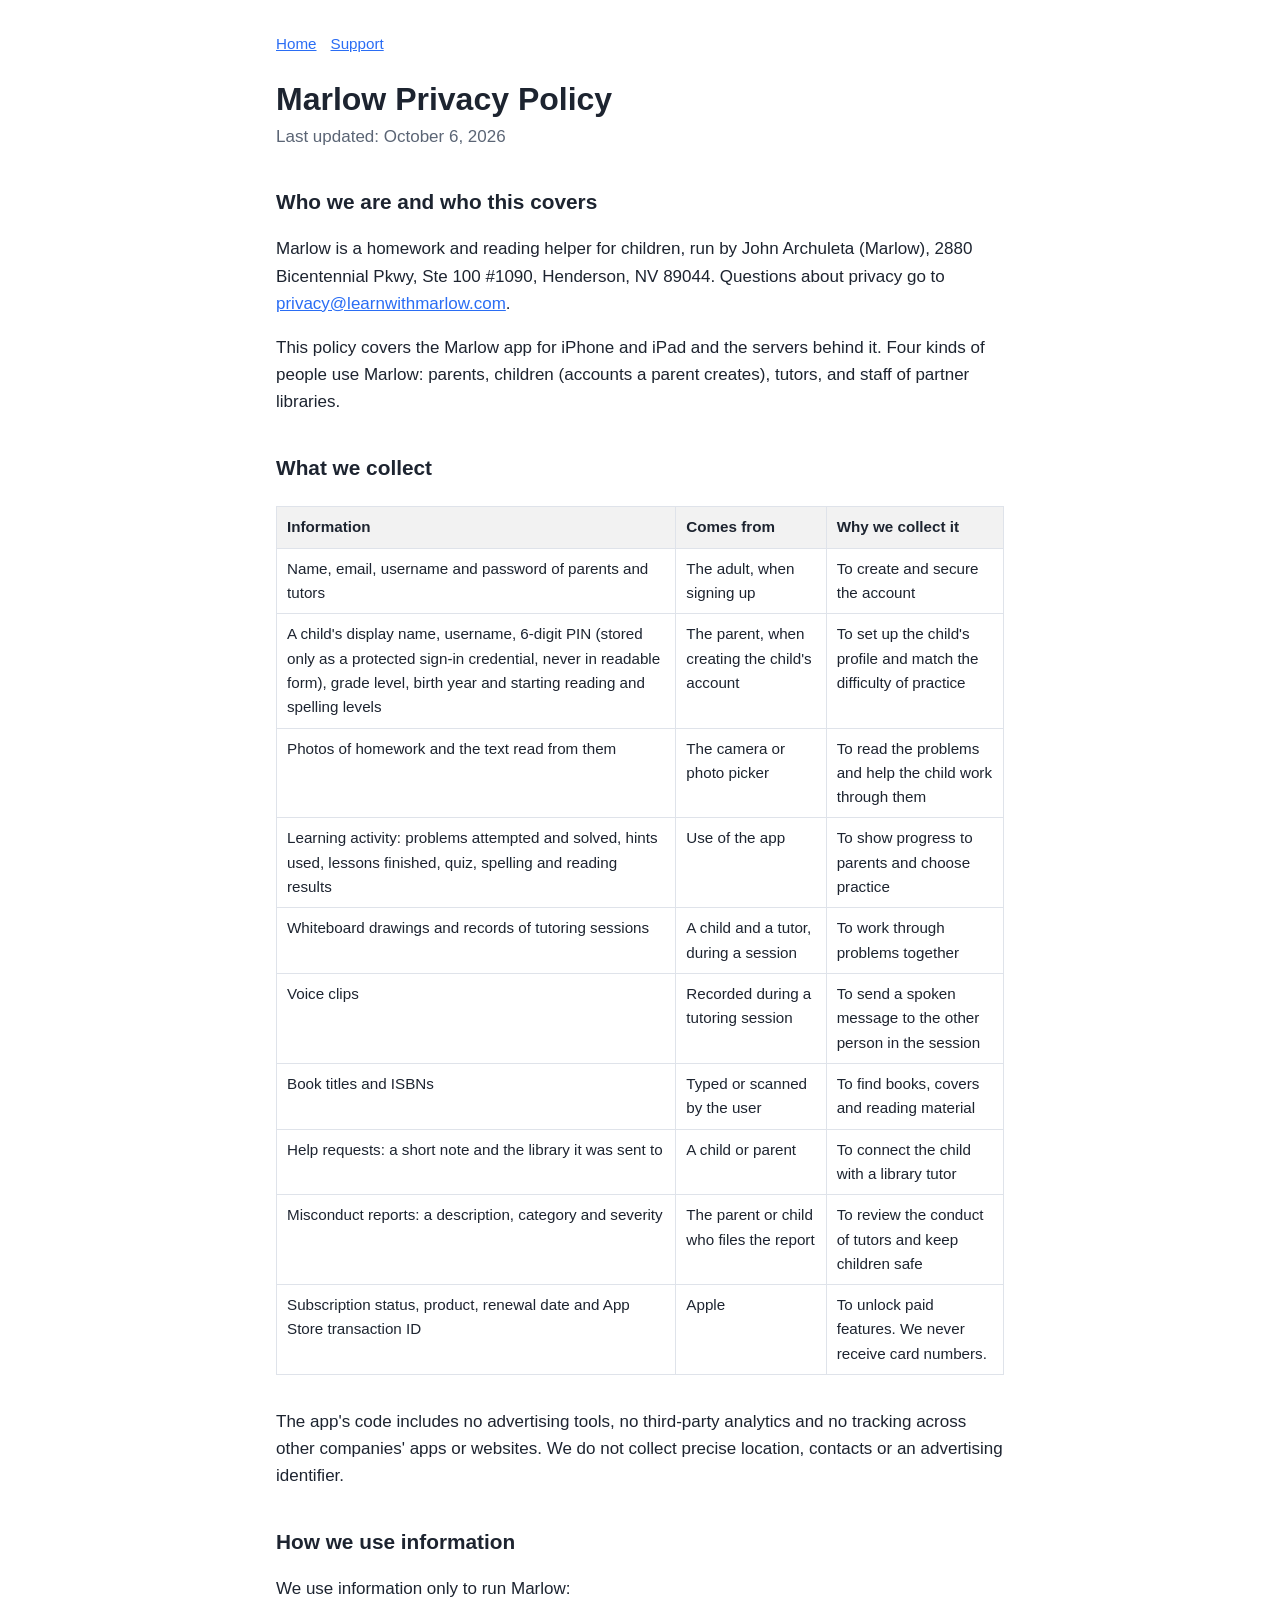
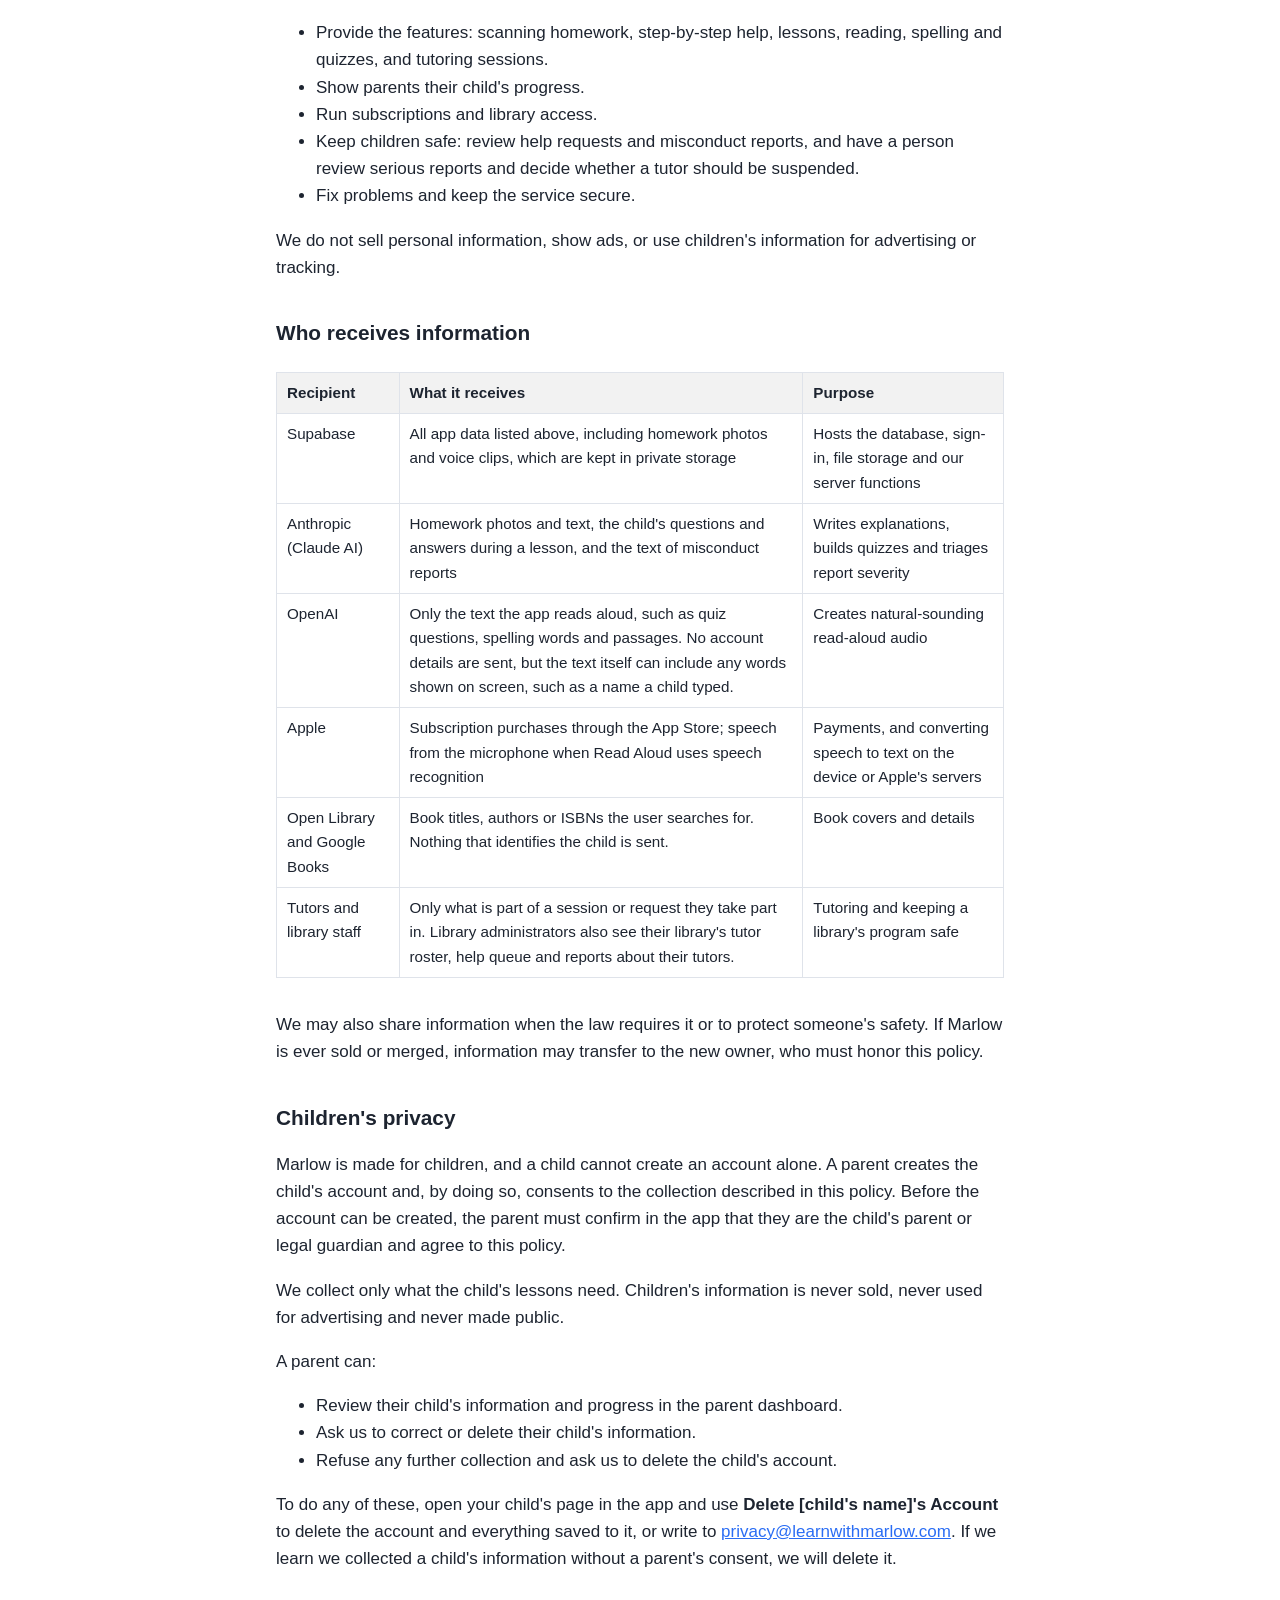
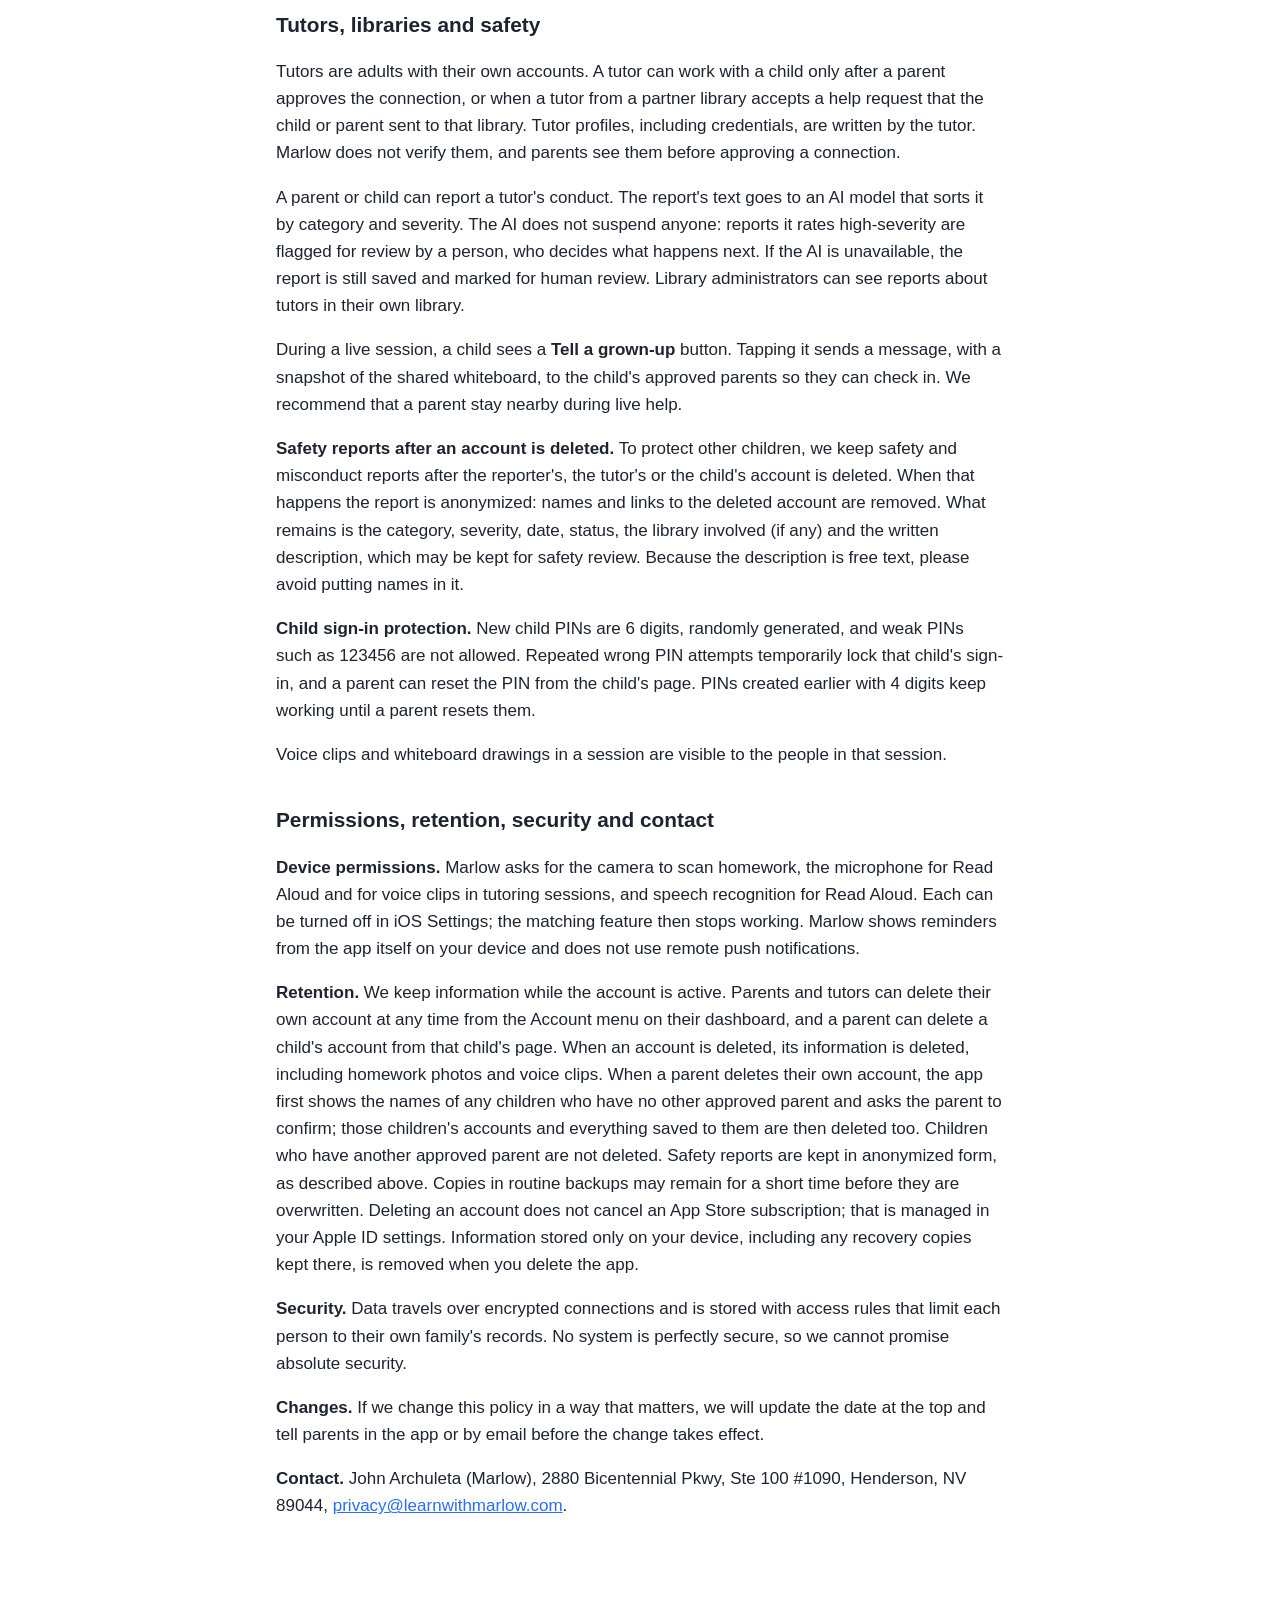
==== commit f6ccbc84: "Add files via upload" ====
--- a/privacy.html
+++ b/privacy.html
@@ -42,7 +42,7 @@
 <thead><tr><th>Recipient</th><th>What it receives</th><th>Purpose</th></tr></thead><tbody>
 <tr><td>Supabase</td><td>All app data listed above, including homework photos and voice clips, which are kept in private storage</td><td>Hosts the database, sign-in, file storage and our server functions</td></tr>
 <tr><td>Anthropic (Claude AI)</td><td>Homework photos and text, the child's questions and answers during a lesson, and the text of misconduct reports</td><td>Writes explanations, builds quizzes and triages report severity</td></tr>
-<tr><td>OpenAI</td><td>Only the text the app reads aloud, such as quiz questions, spelling words and passages. No names or account details.</td><td>Creates natural-sounding read-aloud audio</td></tr>
+<tr><td>OpenAI</td><td>Only the text the app reads aloud, such as quiz questions, spelling words and passages. No account details are sent, but the text itself can include any words shown on screen, such as a name a child typed.</td><td>Creates natural-sounding read-aloud audio</td></tr>
 <tr><td>Apple</td><td>Subscription purchases through the App Store; speech from the microphone when Read Aloud uses speech recognition</td><td>Payments, and converting speech to text on the device or Apple's servers</td></tr>
 <tr><td>Open Library and Google Books</td><td>Book titles, authors or ISBNs the user searches for. Nothing that identifies the child is sent.</td><td>Book covers and details</td></tr>
 <tr><td>Tutors and library staff</td><td>Only what is part of a session or request they take part in. Library administrators also see their library's tutor roster, help queue and reports about their tutors.</td><td>Tutoring and keeping a library's program safe</td></tr>
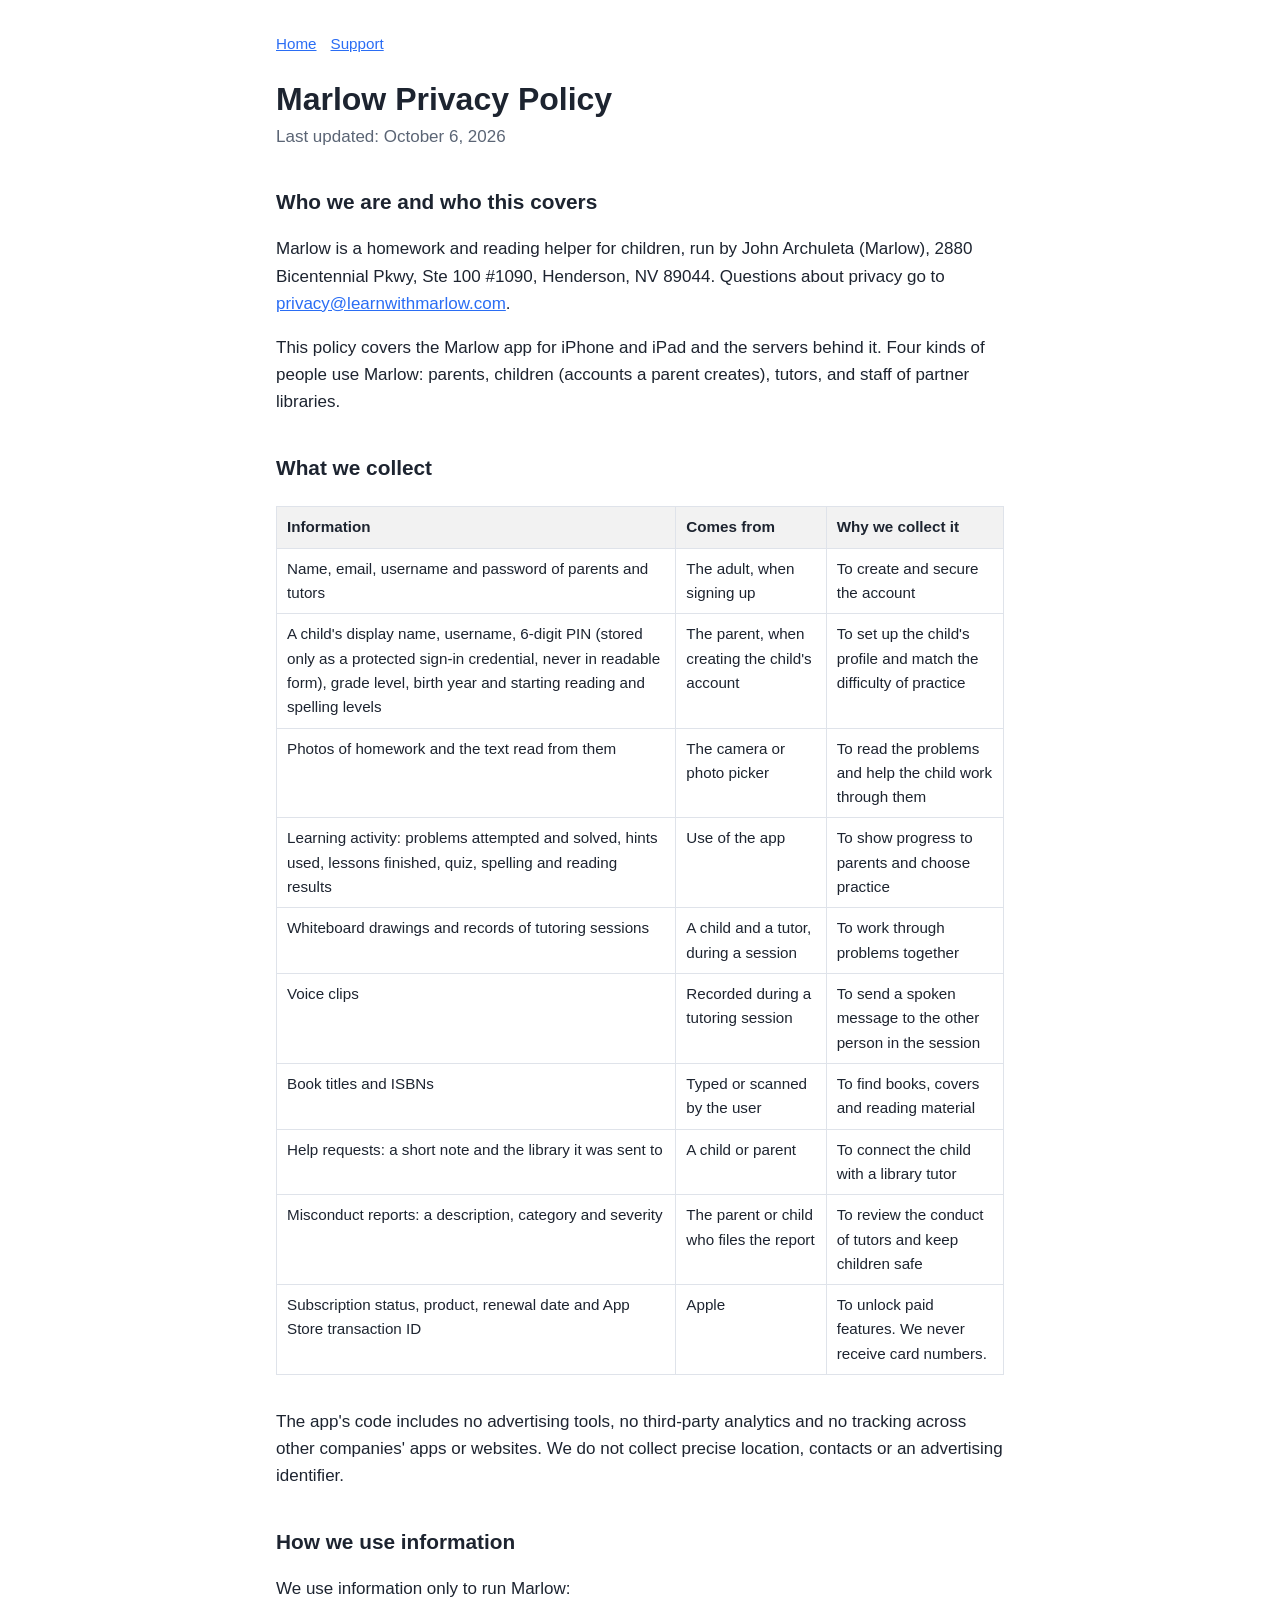
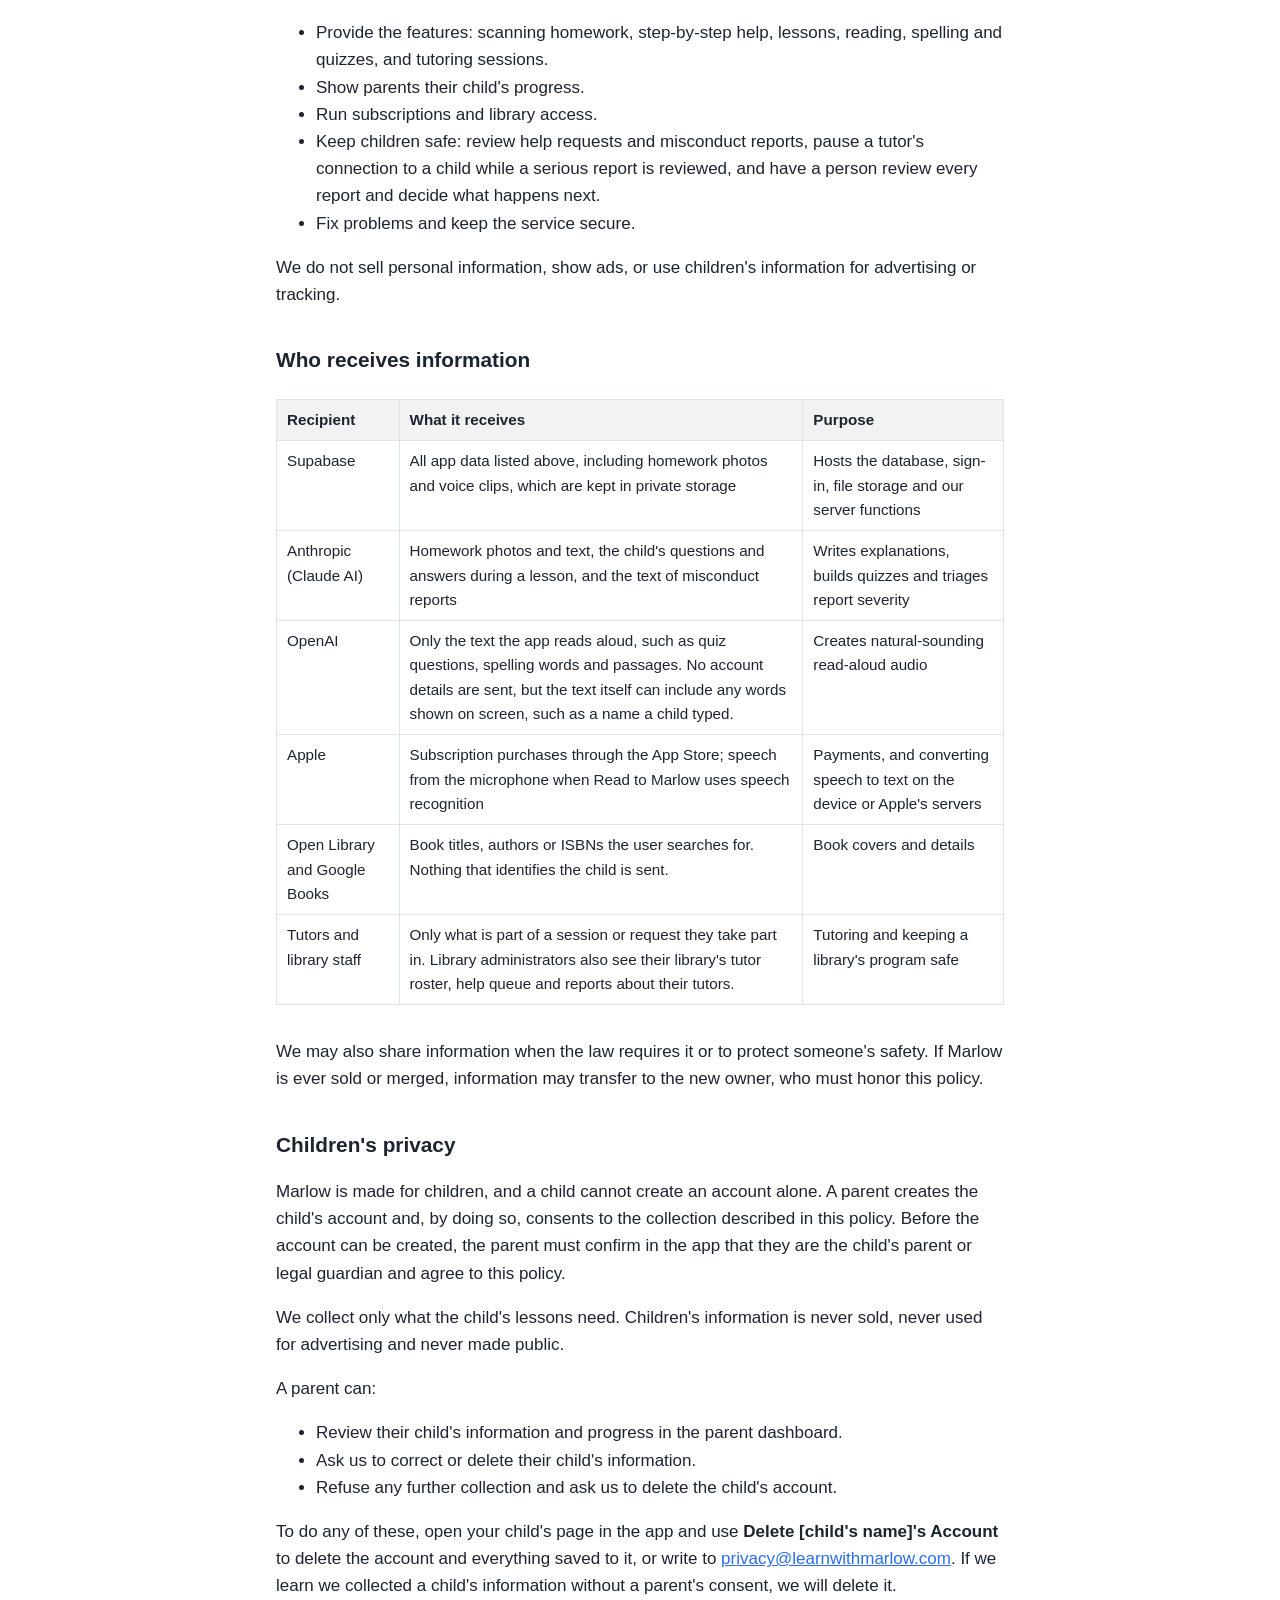
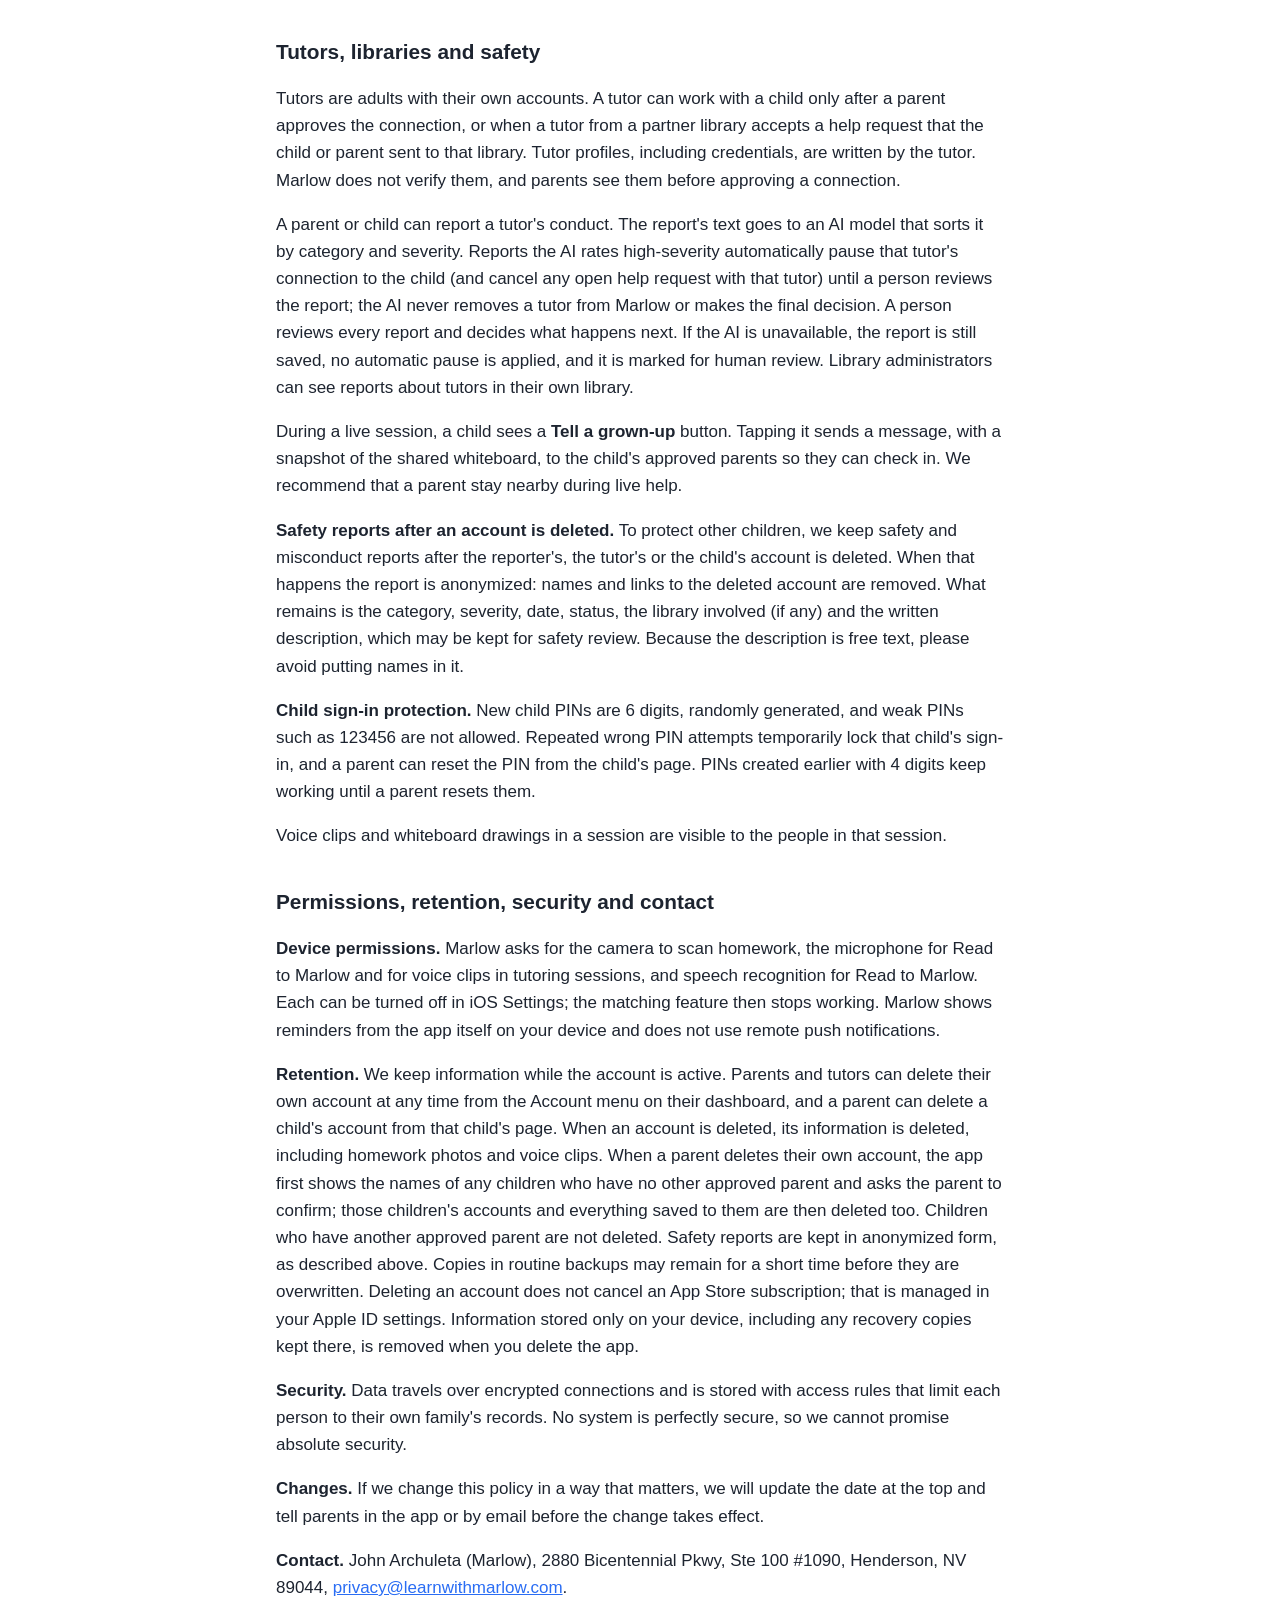
==== commit ef07c37f: "Add files via upload" ====
--- a/privacy.html
+++ b/privacy.html
@@ -32,7 +32,7 @@
 <li>Provide the features: scanning homework, step-by-step help, lessons, reading, spelling and quizzes, and tutoring sessions.</li>
 <li>Show parents their child's progress.</li>
 <li>Run subscriptions and library access.</li>
-<li>Keep children safe: review help requests and misconduct reports, and have a person review serious reports and decide whether a tutor should be suspended.</li>
+<li>Keep children safe: review help requests and misconduct reports, pause a tutor's connection to a child while a serious report is reviewed, and have a person review every report and decide what happens next.</li>
 <li>Fix problems and keep the service secure.</li>
 </ul>
 <p>We do not sell personal information, show ads, or use children's information for advertising or tracking.</p>
@@ -43,7 +43,7 @@
 <tr><td>Supabase</td><td>All app data listed above, including homework photos and voice clips, which are kept in private storage</td><td>Hosts the database, sign-in, file storage and our server functions</td></tr>
 <tr><td>Anthropic (Claude AI)</td><td>Homework photos and text, the child's questions and answers during a lesson, and the text of misconduct reports</td><td>Writes explanations, builds quizzes and triages report severity</td></tr>
 <tr><td>OpenAI</td><td>Only the text the app reads aloud, such as quiz questions, spelling words and passages. No account details are sent, but the text itself can include any words shown on screen, such as a name a child typed.</td><td>Creates natural-sounding read-aloud audio</td></tr>
-<tr><td>Apple</td><td>Subscription purchases through the App Store; speech from the microphone when Read Aloud uses speech recognition</td><td>Payments, and converting speech to text on the device or Apple's servers</td></tr>
+<tr><td>Apple</td><td>Subscription purchases through the App Store; speech from the microphone when Read to Marlow uses speech recognition</td><td>Payments, and converting speech to text on the device or Apple's servers</td></tr>
 <tr><td>Open Library and Google Books</td><td>Book titles, authors or ISBNs the user searches for. Nothing that identifies the child is sent.</td><td>Book covers and details</td></tr>
 <tr><td>Tutors and library staff</td><td>Only what is part of a session or request they take part in. Library administrators also see their library's tutor roster, help queue and reports about their tutors.</td><td>Tutoring and keeping a library's program safe</td></tr>
 </tbody></table></div>
@@ -62,14 +62,14 @@
 
 <h2>Tutors, libraries and safety</h2>
 <p>Tutors are adults with their own accounts. A tutor can work with a child only after a parent approves the connection, or when a tutor from a partner library accepts a help request that the child or parent sent to that library. Tutor profiles, including credentials, are written by the tutor. Marlow does not verify them, and parents see them before approving a connection.</p>
-<p>A parent or child can report a tutor's conduct. The report's text goes to an AI model that sorts it by category and severity. The AI does not suspend anyone: reports it rates high-severity are flagged for review by a person, who decides what happens next. If the AI is unavailable, the report is still saved and marked for human review. Library administrators can see reports about tutors in their own library.</p>
+<p>A parent or child can report a tutor's conduct. The report's text goes to an AI model that sorts it by category and severity. Reports the AI rates high-severity automatically pause that tutor's connection to the child (and cancel any open help request with that tutor) until a person reviews the report; the AI never removes a tutor from Marlow or makes the final decision. A person reviews every report and decides what happens next. If the AI is unavailable, the report is still saved, no automatic pause is applied, and it is marked for human review. Library administrators can see reports about tutors in their own library.</p>
 <p>During a live session, a child sees a <strong>Tell a grown-up</strong> button. Tapping it sends a message, with a snapshot of the shared whiteboard, to the child's approved parents so they can check in. We recommend that a parent stay nearby during live help.</p>
 <p><strong>Safety reports after an account is deleted.</strong> To protect other children, we keep safety and misconduct reports after the reporter's, the tutor's or the child's account is deleted. When that happens the report is anonymized: names and links to the deleted account are removed. What remains is the category, severity, date, status, the library involved (if any) and the written description, which may be kept for safety review. Because the description is free text, please avoid putting names in it.</p>
 <p><strong>Child sign-in protection.</strong> New child PINs are 6 digits, randomly generated, and weak PINs such as 123456 are not allowed. Repeated wrong PIN attempts temporarily lock that child's sign-in, and a parent can reset the PIN from the child's page. PINs created earlier with 4 digits keep working until a parent resets them.</p>
 <p>Voice clips and whiteboard drawings in a session are visible to the people in that session.</p>
 
 <h2>Permissions, retention, security and contact</h2>
-<p><strong>Device permissions.</strong> Marlow asks for the camera to scan homework, the microphone for Read Aloud and for voice clips in tutoring sessions, and speech recognition for Read Aloud. Each can be turned off in iOS Settings; the matching feature then stops working. Marlow shows reminders from the app itself on your device and does not use remote push notifications.</p>
+<p><strong>Device permissions.</strong> Marlow asks for the camera to scan homework, the microphone for Read to Marlow and for voice clips in tutoring sessions, and speech recognition for Read to Marlow. Each can be turned off in iOS Settings; the matching feature then stops working. Marlow shows reminders from the app itself on your device and does not use remote push notifications.</p>
 <p><strong>Retention.</strong> We keep information while the account is active. Parents and tutors can delete their own account at any time from the Account menu on their dashboard, and a parent can delete a child's account from that child's page. When an account is deleted, its information is deleted, including homework photos and voice clips. When a parent deletes their own account, the app first shows the names of any children who have no other approved parent and asks the parent to confirm; those children's accounts and everything saved to them are then deleted too. Children who have another approved parent are not deleted. Safety reports are kept in anonymized form, as described above. Copies in routine backups may remain for a short time before they are overwritten. Deleting an account does not cancel an App Store subscription; that is managed in your Apple ID settings. Information stored only on your device, including any recovery copies kept there, is removed when you delete the app.</p>
 <p><strong>Security.</strong> Data travels over encrypted connections and is stored with access rules that limit each person to their own family's records. No system is perfectly secure, so we cannot promise absolute security.</p>
 <p><strong>Changes.</strong> If we change this policy in a way that matters, we will update the date at the top and tell parents in the app or by email before the change takes effect.</p>
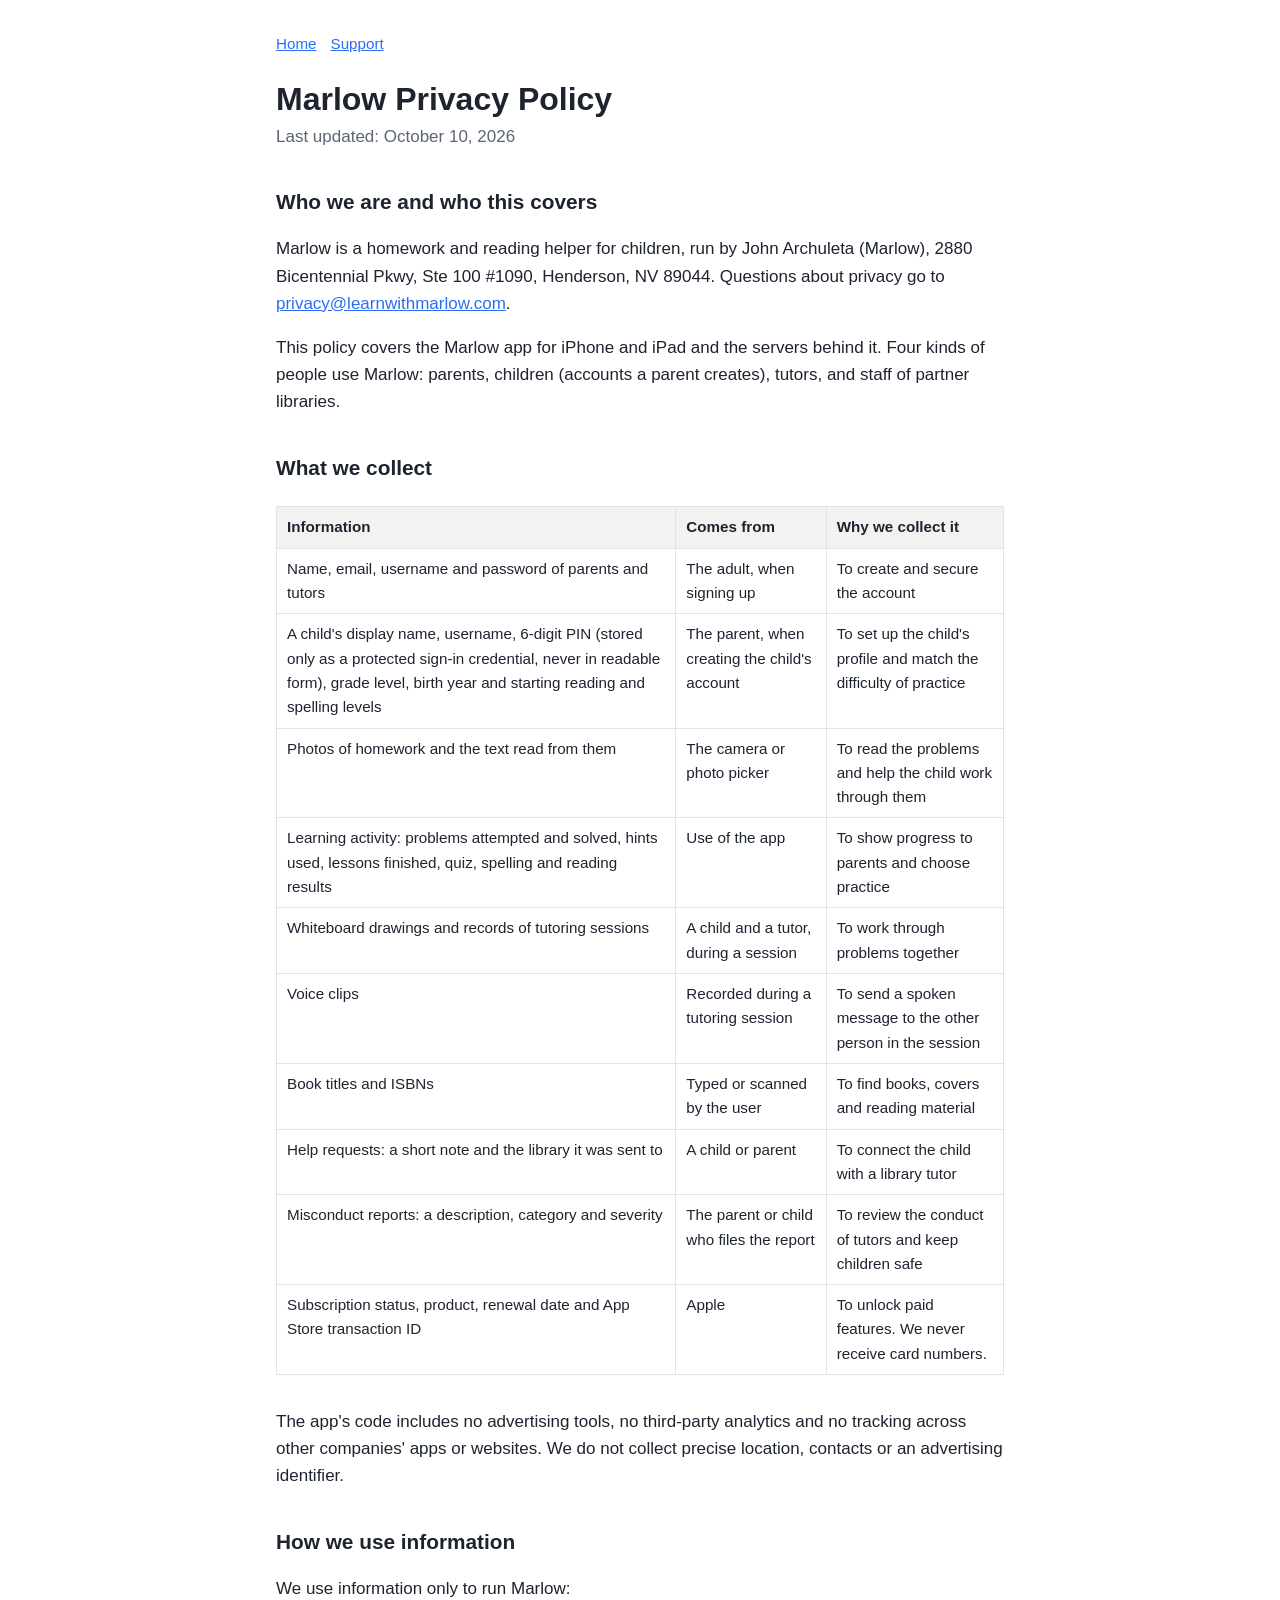
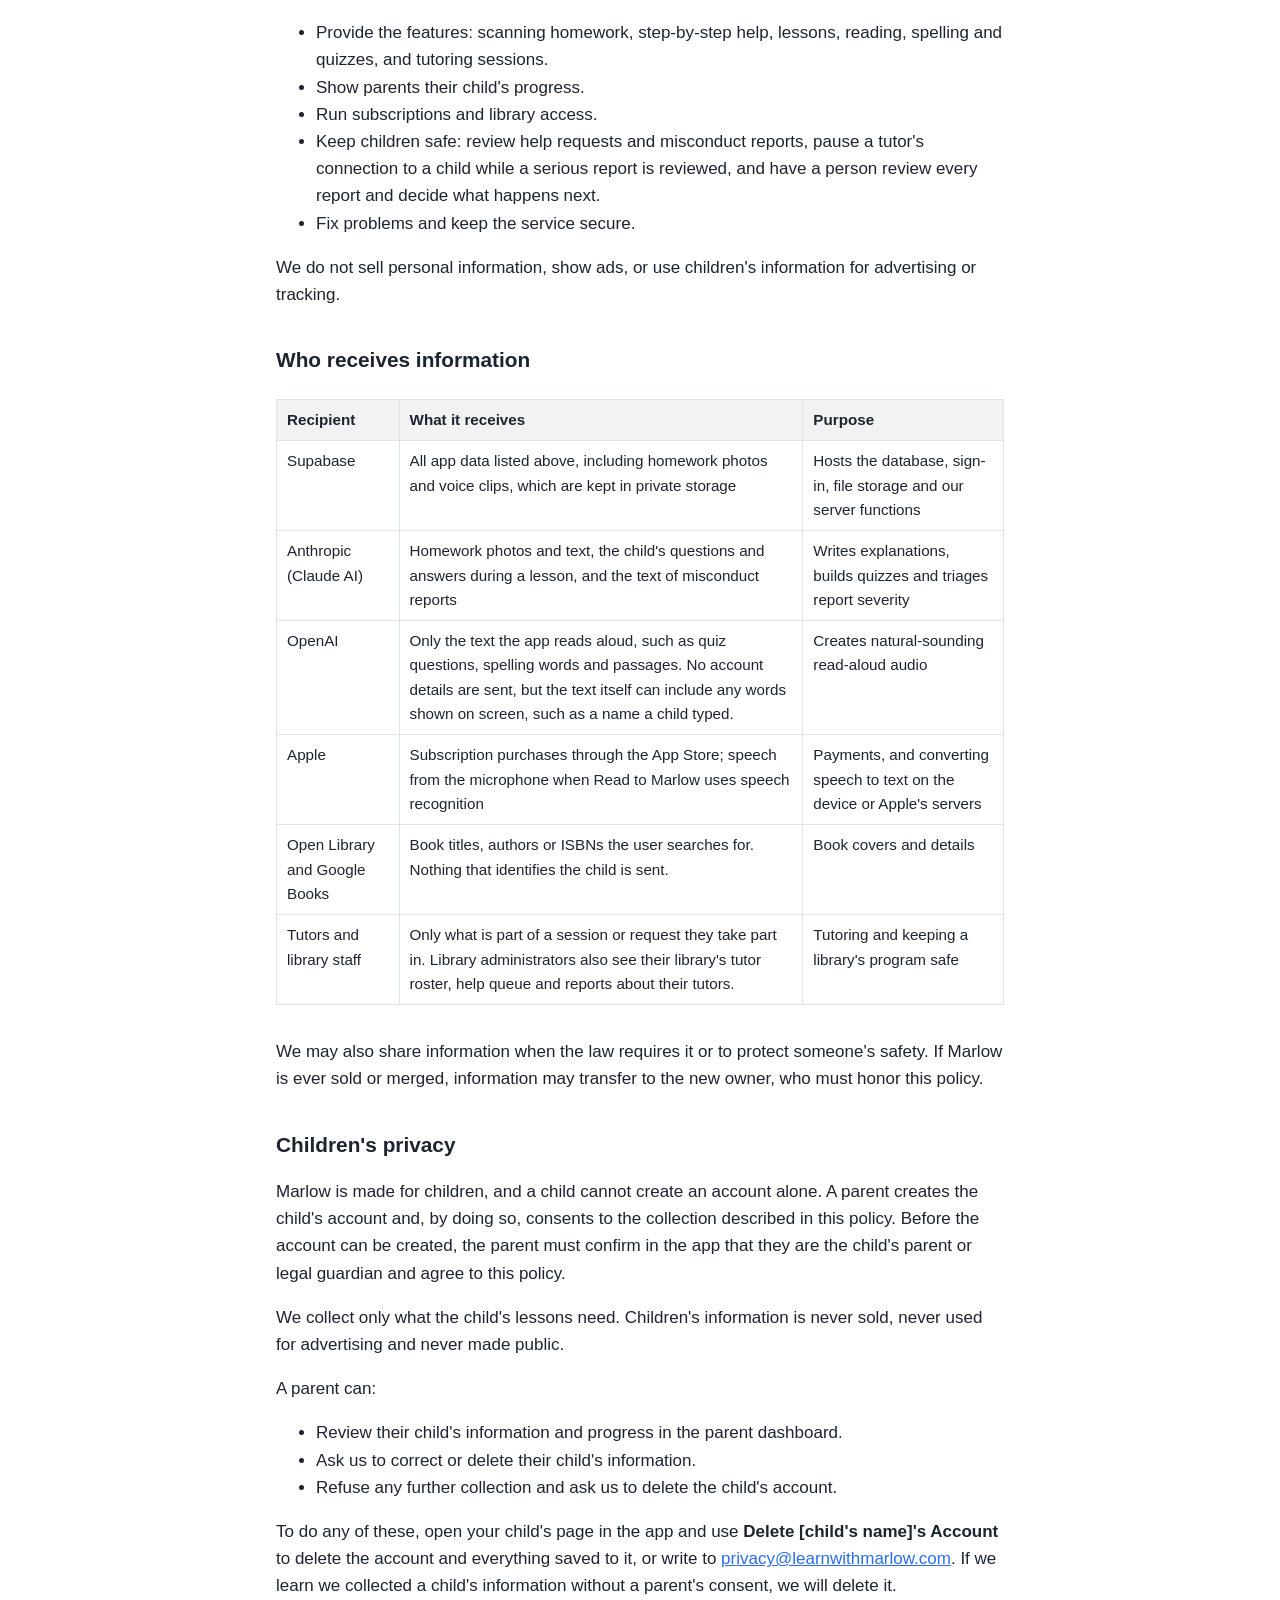
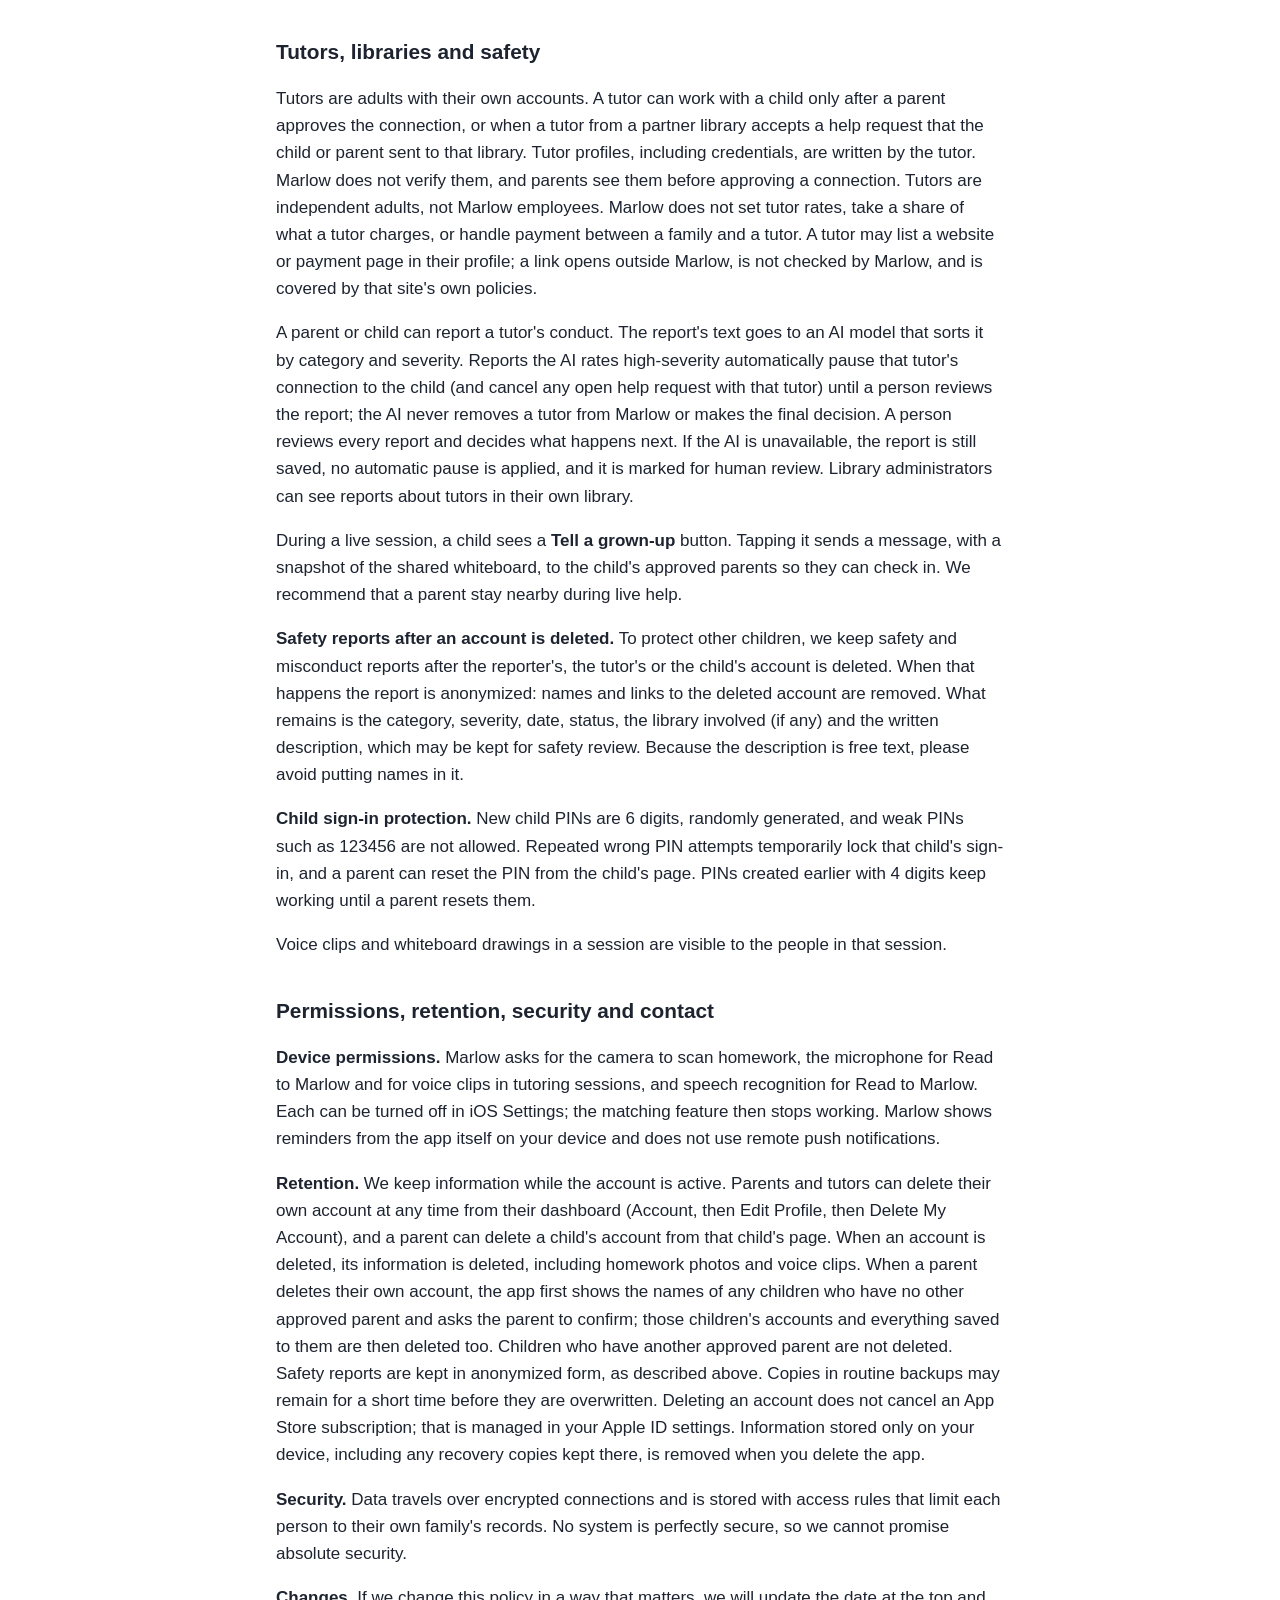
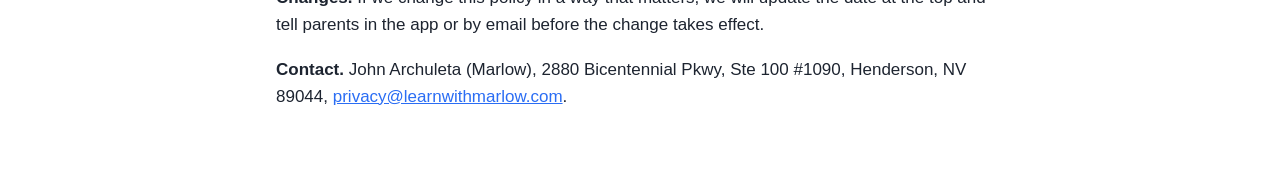
==== commit 70ac8541: "Add files via upload" ====
--- a/privacy.html
+++ b/privacy.html
@@ -4,7 +4,7 @@
 <body><main>
 <nav><a href="index.html">Home</a><a href="support.html">Support</a></nav>
 <h1>Marlow Privacy Policy</h1>
-<p class="meta">Last updated: October 6, 2026</p>
+<p class="meta">Last updated: October 10, 2026</p>
 
 <h2>Who we are and who this covers</h2>
 <p>Marlow is a homework and reading helper for children, run by John Archuleta (Marlow), 2880 Bicentennial Pkwy, Ste 100 #1090, Henderson, NV 89044. Questions about privacy go to <a href="mailto:privacy@learnwithmarlow.com">privacy@learnwithmarlow.com</a>.</p>
@@ -61,7 +61,7 @@
 <p>To do any of these, open your child's page in the app and use <strong>Delete [child's name]'s Account</strong> to delete the account and everything saved to it, or write to <a href="mailto:privacy@learnwithmarlow.com">privacy@learnwithmarlow.com</a>. If we learn we collected a child's information without a parent's consent, we will delete it.</p>
 
 <h2>Tutors, libraries and safety</h2>
-<p>Tutors are adults with their own accounts. A tutor can work with a child only after a parent approves the connection, or when a tutor from a partner library accepts a help request that the child or parent sent to that library. Tutor profiles, including credentials, are written by the tutor. Marlow does not verify them, and parents see them before approving a connection.</p>
+<p>Tutors are adults with their own accounts. A tutor can work with a child only after a parent approves the connection, or when a tutor from a partner library accepts a help request that the child or parent sent to that library. Tutor profiles, including credentials, are written by the tutor. Marlow does not verify them, and parents see them before approving a connection. Tutors are independent adults, not Marlow employees. Marlow does not set tutor rates, take a share of what a tutor charges, or handle payment between a family and a tutor. A tutor may list a website or payment page in their profile; a link opens outside Marlow, is not checked by Marlow, and is covered by that site's own policies.</p>
 <p>A parent or child can report a tutor's conduct. The report's text goes to an AI model that sorts it by category and severity. Reports the AI rates high-severity automatically pause that tutor's connection to the child (and cancel any open help request with that tutor) until a person reviews the report; the AI never removes a tutor from Marlow or makes the final decision. A person reviews every report and decides what happens next. If the AI is unavailable, the report is still saved, no automatic pause is applied, and it is marked for human review. Library administrators can see reports about tutors in their own library.</p>
 <p>During a live session, a child sees a <strong>Tell a grown-up</strong> button. Tapping it sends a message, with a snapshot of the shared whiteboard, to the child's approved parents so they can check in. We recommend that a parent stay nearby during live help.</p>
 <p><strong>Safety reports after an account is deleted.</strong> To protect other children, we keep safety and misconduct reports after the reporter's, the tutor's or the child's account is deleted. When that happens the report is anonymized: names and links to the deleted account are removed. What remains is the category, severity, date, status, the library involved (if any) and the written description, which may be kept for safety review. Because the description is free text, please avoid putting names in it.</p>
@@ -70,7 +70,7 @@
 
 <h2>Permissions, retention, security and contact</h2>
 <p><strong>Device permissions.</strong> Marlow asks for the camera to scan homework, the microphone for Read to Marlow and for voice clips in tutoring sessions, and speech recognition for Read to Marlow. Each can be turned off in iOS Settings; the matching feature then stops working. Marlow shows reminders from the app itself on your device and does not use remote push notifications.</p>
-<p><strong>Retention.</strong> We keep information while the account is active. Parents and tutors can delete their own account at any time from the Account menu on their dashboard, and a parent can delete a child's account from that child's page. When an account is deleted, its information is deleted, including homework photos and voice clips. When a parent deletes their own account, the app first shows the names of any children who have no other approved parent and asks the parent to confirm; those children's accounts and everything saved to them are then deleted too. Children who have another approved parent are not deleted. Safety reports are kept in anonymized form, as described above. Copies in routine backups may remain for a short time before they are overwritten. Deleting an account does not cancel an App Store subscription; that is managed in your Apple ID settings. Information stored only on your device, including any recovery copies kept there, is removed when you delete the app.</p>
+<p><strong>Retention.</strong> We keep information while the account is active. Parents and tutors can delete their own account at any time from their dashboard (Account, then Edit Profile, then Delete My Account), and a parent can delete a child's account from that child's page. When an account is deleted, its information is deleted, including homework photos and voice clips. When a parent deletes their own account, the app first shows the names of any children who have no other approved parent and asks the parent to confirm; those children's accounts and everything saved to them are then deleted too. Children who have another approved parent are not deleted. Safety reports are kept in anonymized form, as described above. Copies in routine backups may remain for a short time before they are overwritten. Deleting an account does not cancel an App Store subscription; that is managed in your Apple ID settings. Information stored only on your device, including any recovery copies kept there, is removed when you delete the app.</p>
 <p><strong>Security.</strong> Data travels over encrypted connections and is stored with access rules that limit each person to their own family's records. No system is perfectly secure, so we cannot promise absolute security.</p>
 <p><strong>Changes.</strong> If we change this policy in a way that matters, we will update the date at the top and tell parents in the app or by email before the change takes effect.</p>
 <p><strong>Contact.</strong> John Archuleta (Marlow), 2880 Bicentennial Pkwy, Ste 100 #1090, Henderson, NV 89044, <a href="mailto:privacy@learnwithmarlow.com">privacy@learnwithmarlow.com</a>.</p>
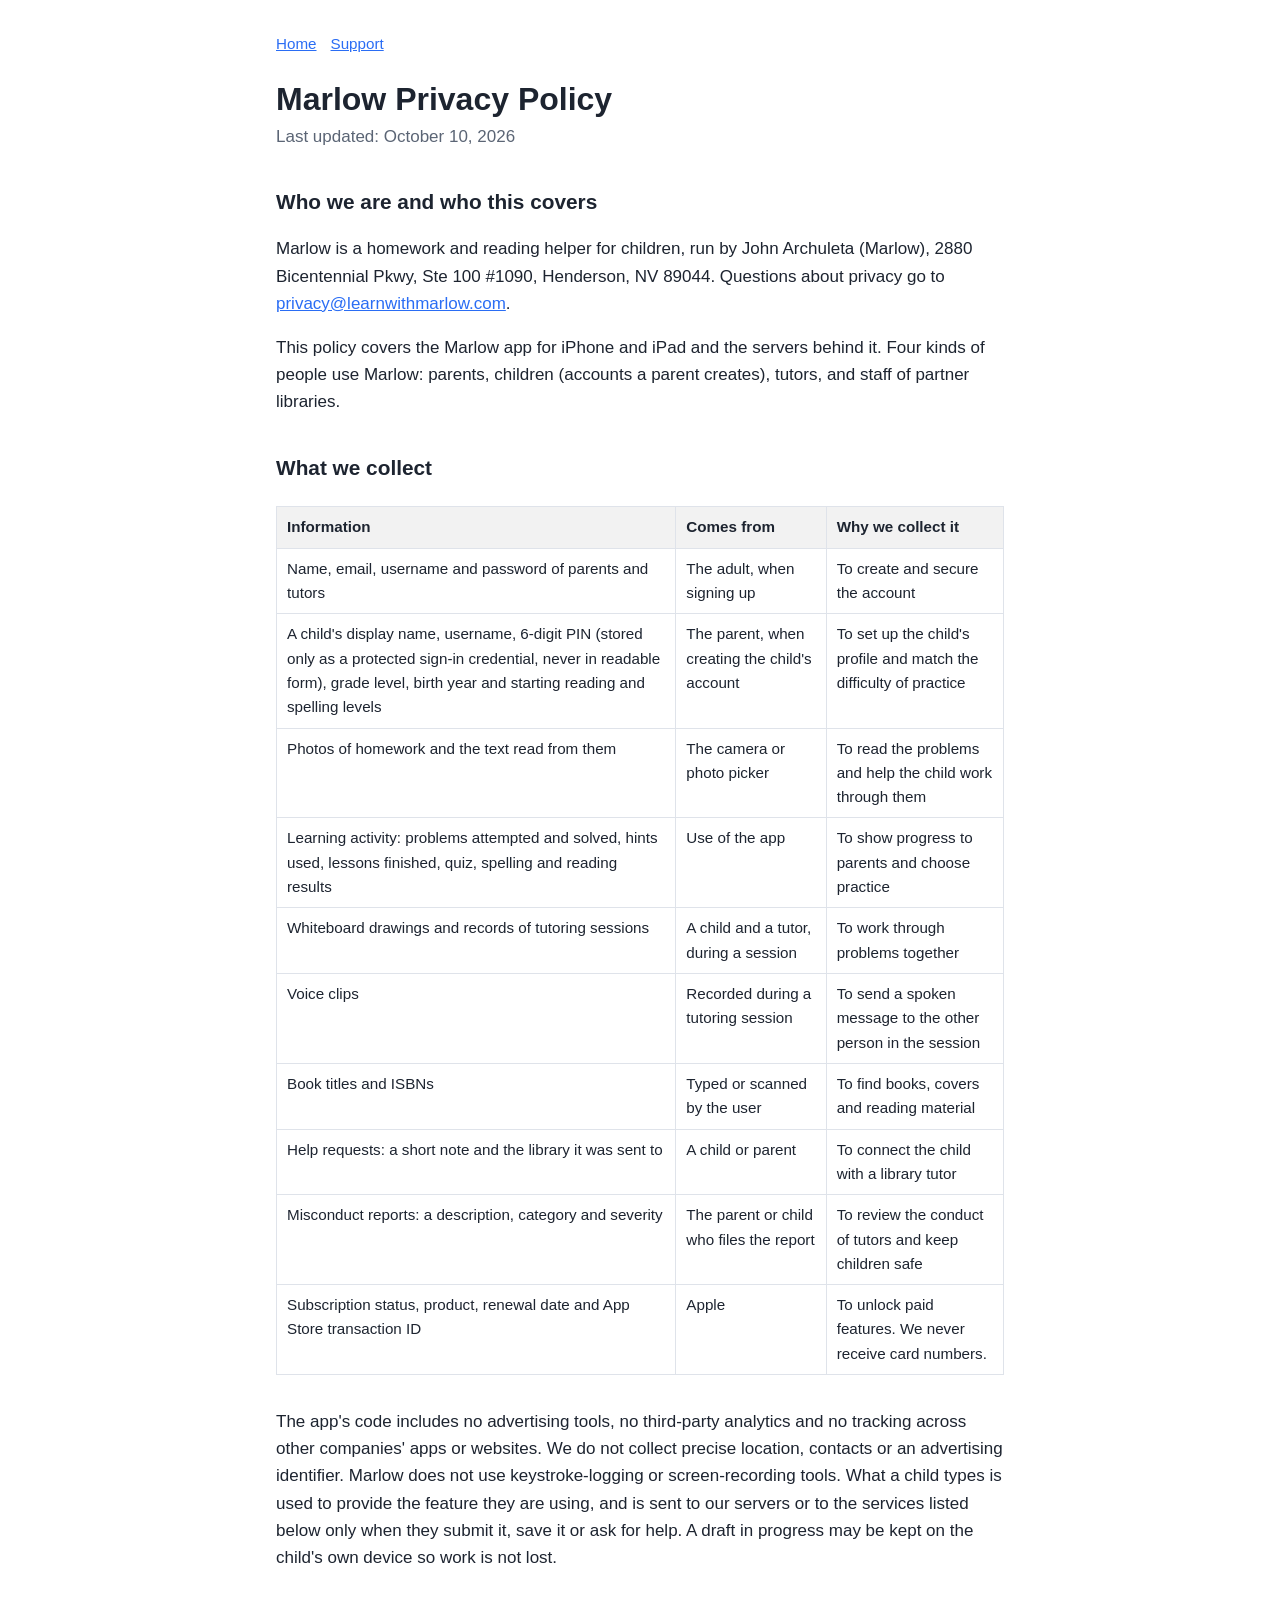
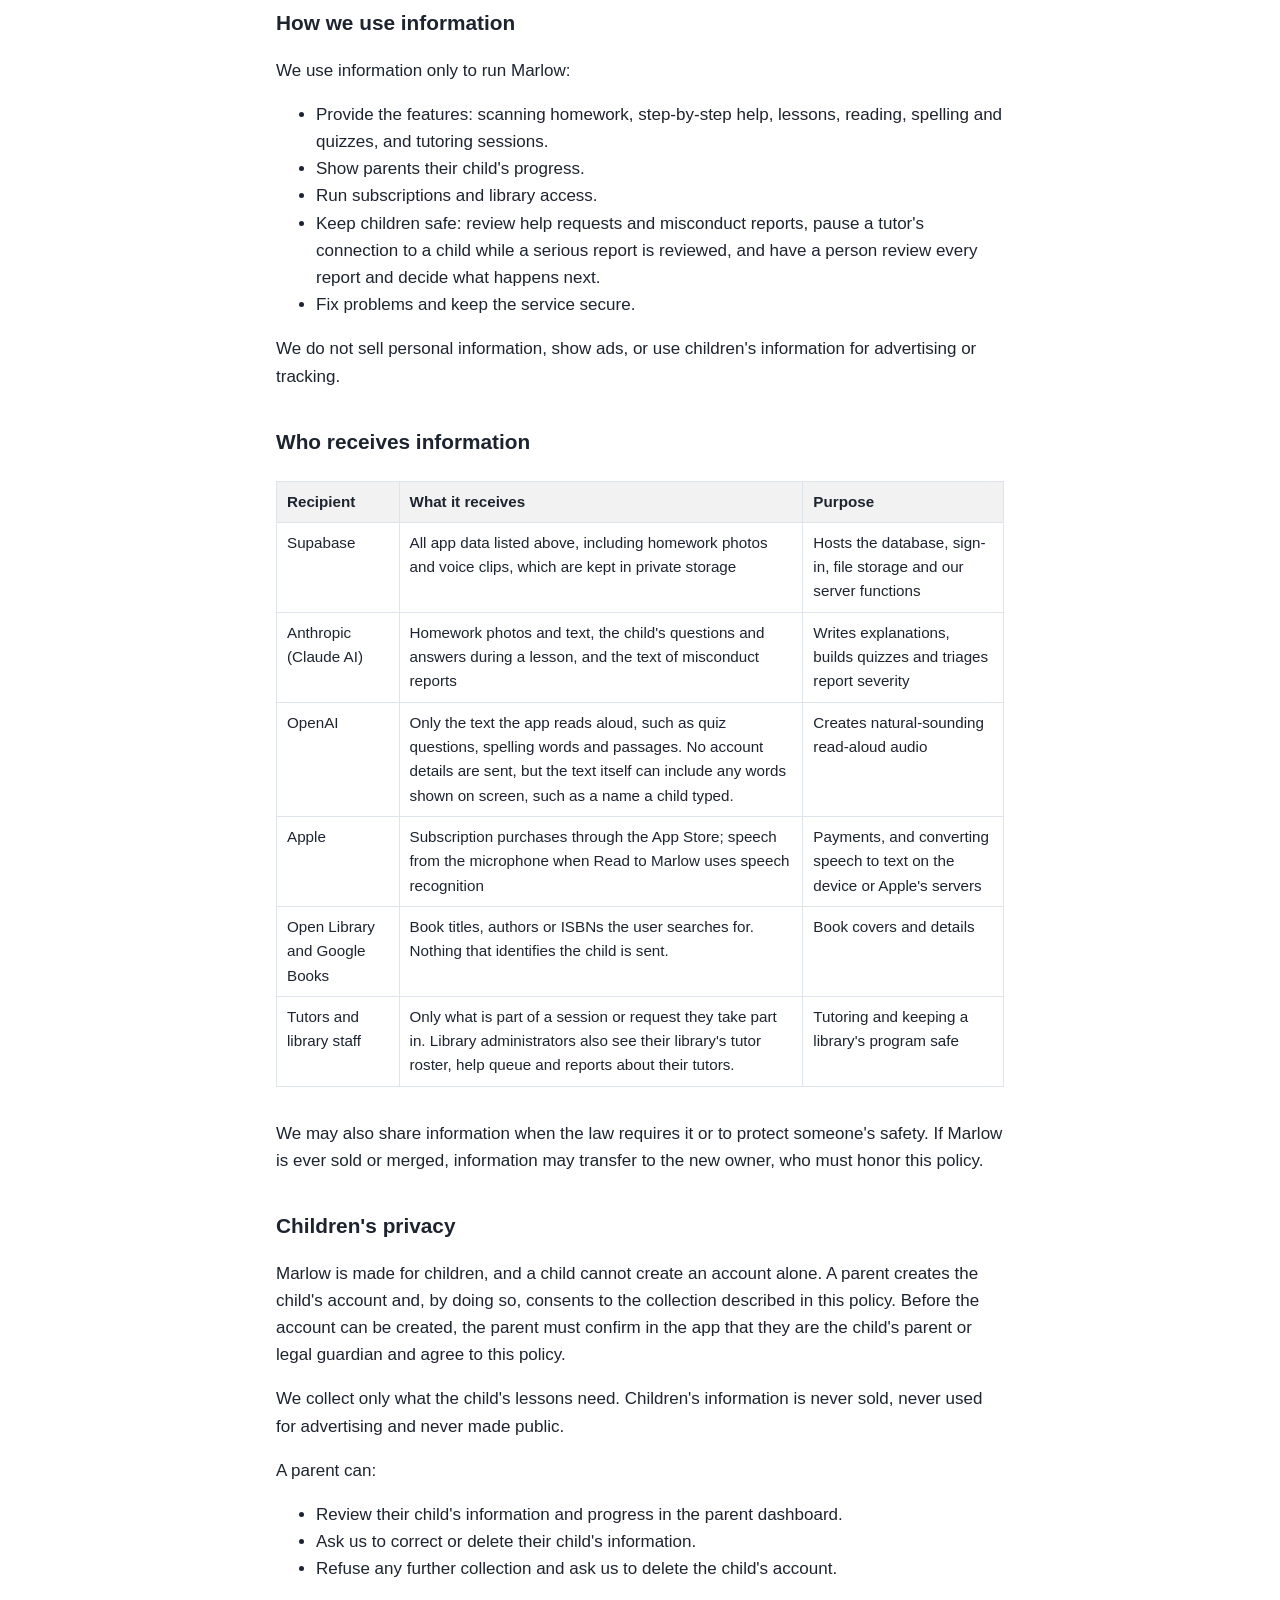
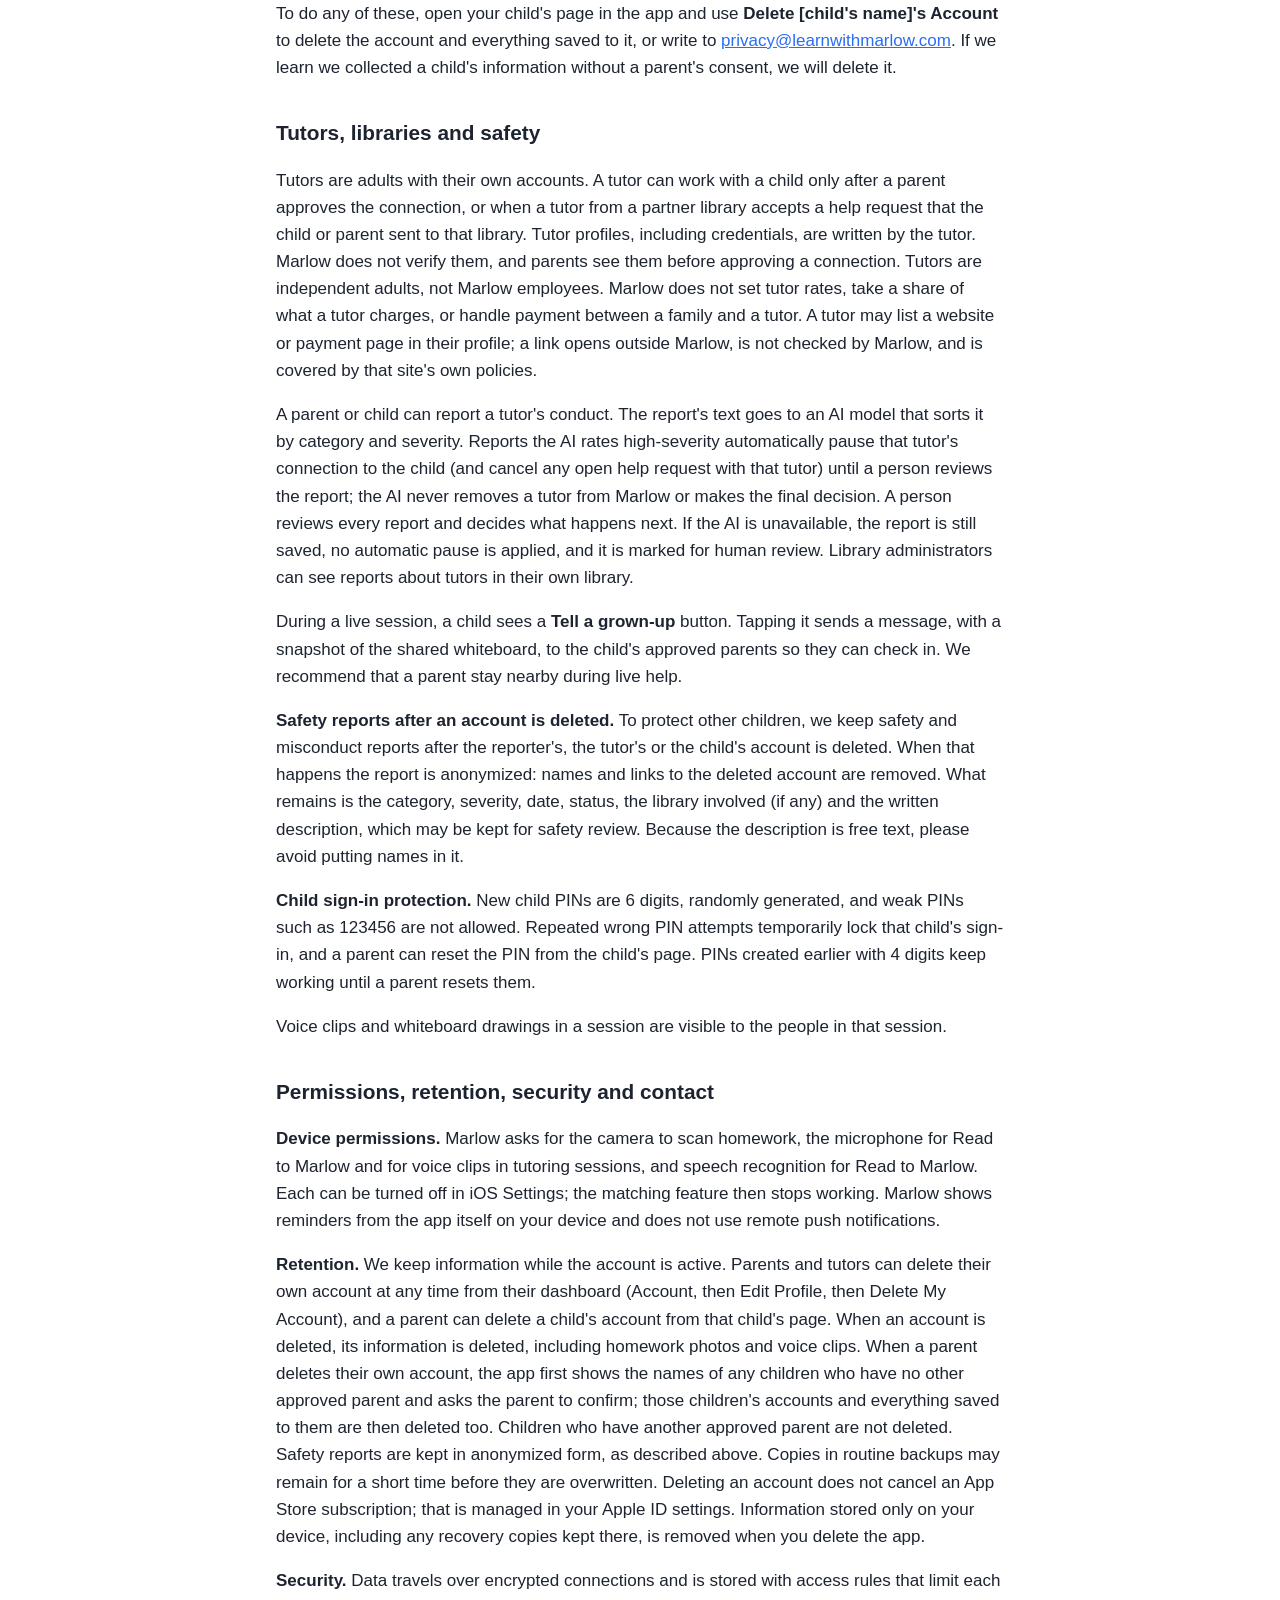
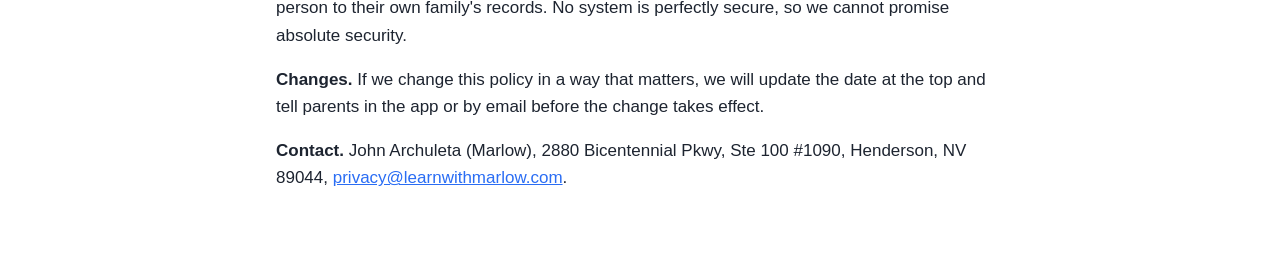
==== commit 5d045bbe: "Privacy: state no keystroke logging or screen recording; typed text sent only on submit Co-Authored-" ====
--- a/privacy.html
+++ b/privacy.html
@@ -24,7 +24,7 @@
 <tr><td>Misconduct reports: a description, category and severity</td><td>The parent or child who files the report</td><td>To review the conduct of tutors and keep children safe</td></tr>
 <tr><td>Subscription status, product, renewal date and App Store transaction ID</td><td>Apple</td><td>To unlock paid features. We never receive card numbers.</td></tr>
 </tbody></table></div>
-<p>The app's code includes no advertising tools, no third-party analytics and no tracking across other companies' apps or websites. We do not collect precise location, contacts or an advertising identifier.</p>
+<p>The app's code includes no advertising tools, no third-party analytics and no tracking across other companies' apps or websites. We do not collect precise location, contacts or an advertising identifier. Marlow does not use keystroke-logging or screen-recording tools. What a child types is used to provide the feature they are using, and is sent to our servers or to the services listed below only when they submit it, save it or ask for help. A draft in progress may be kept on the child's own device so work is not lost.</p>
 
 <h2>How we use information</h2>
 <p>We use information only to run Marlow:</p>
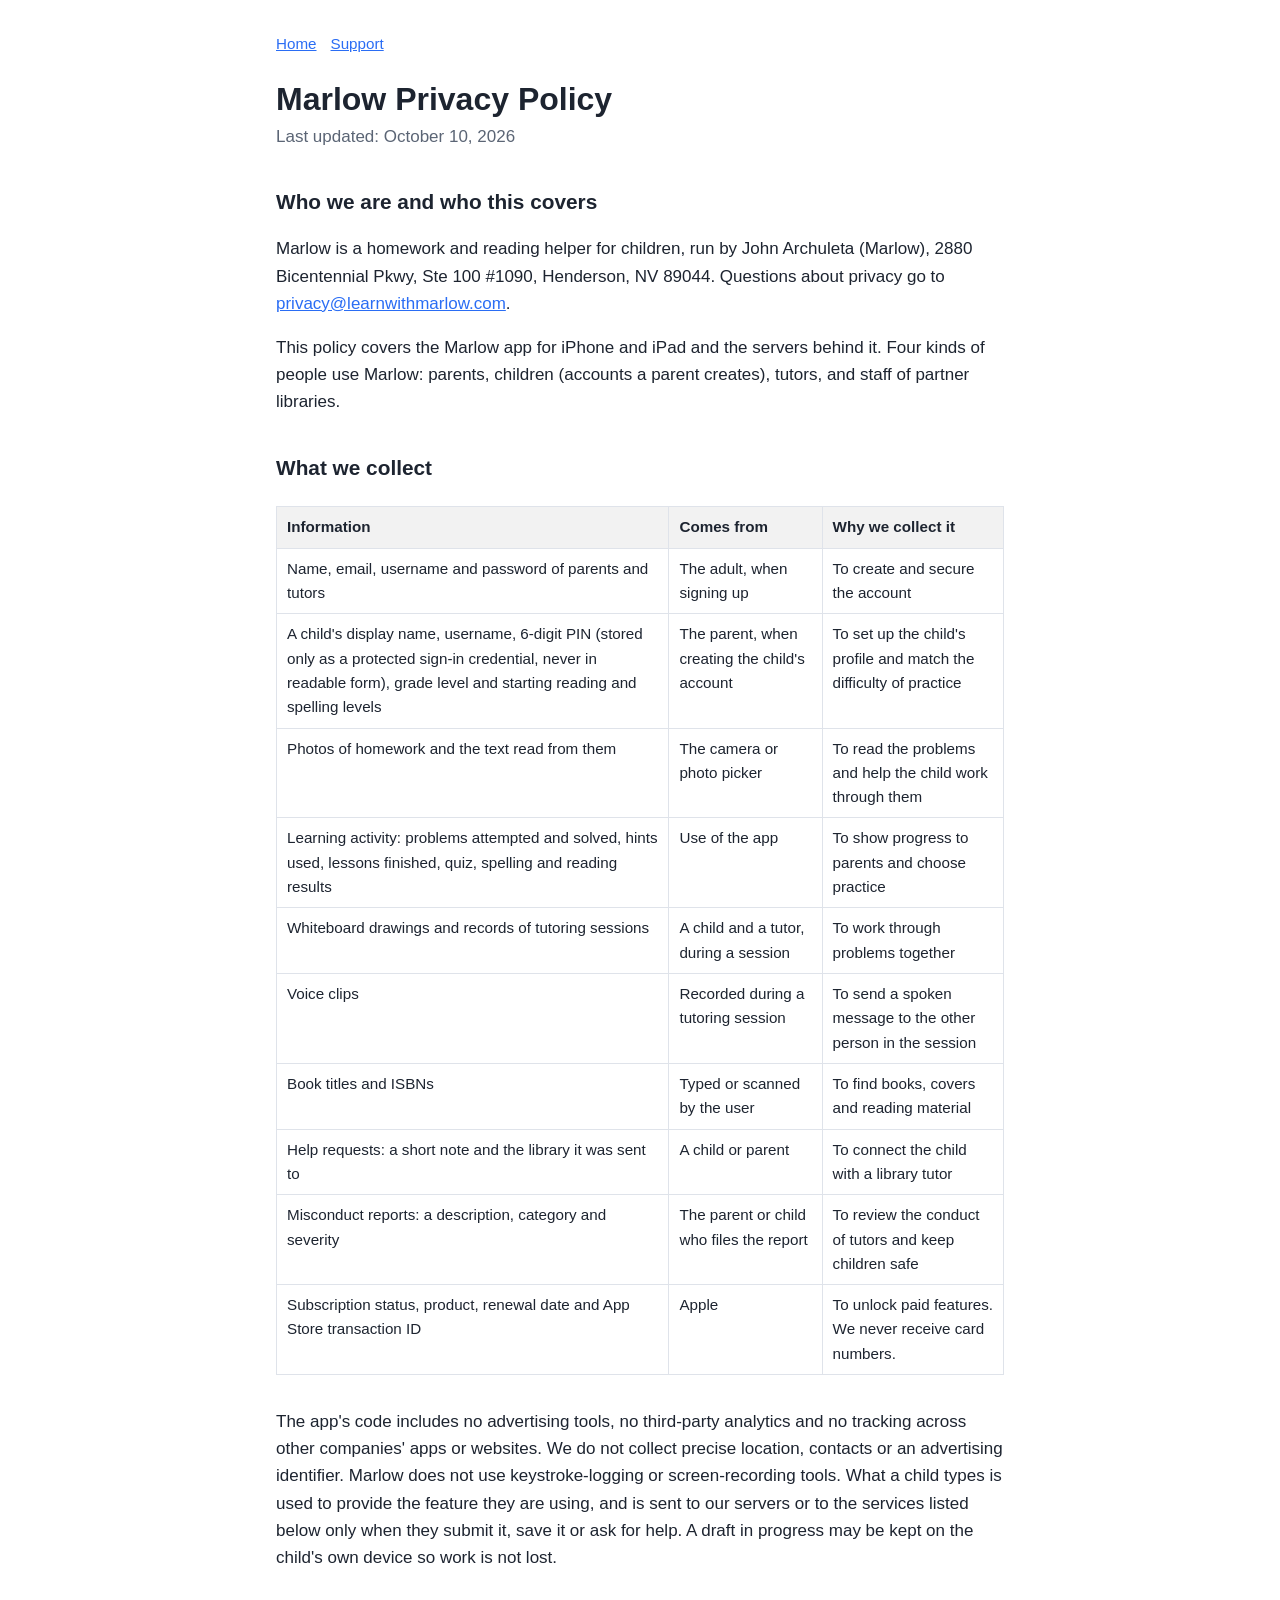
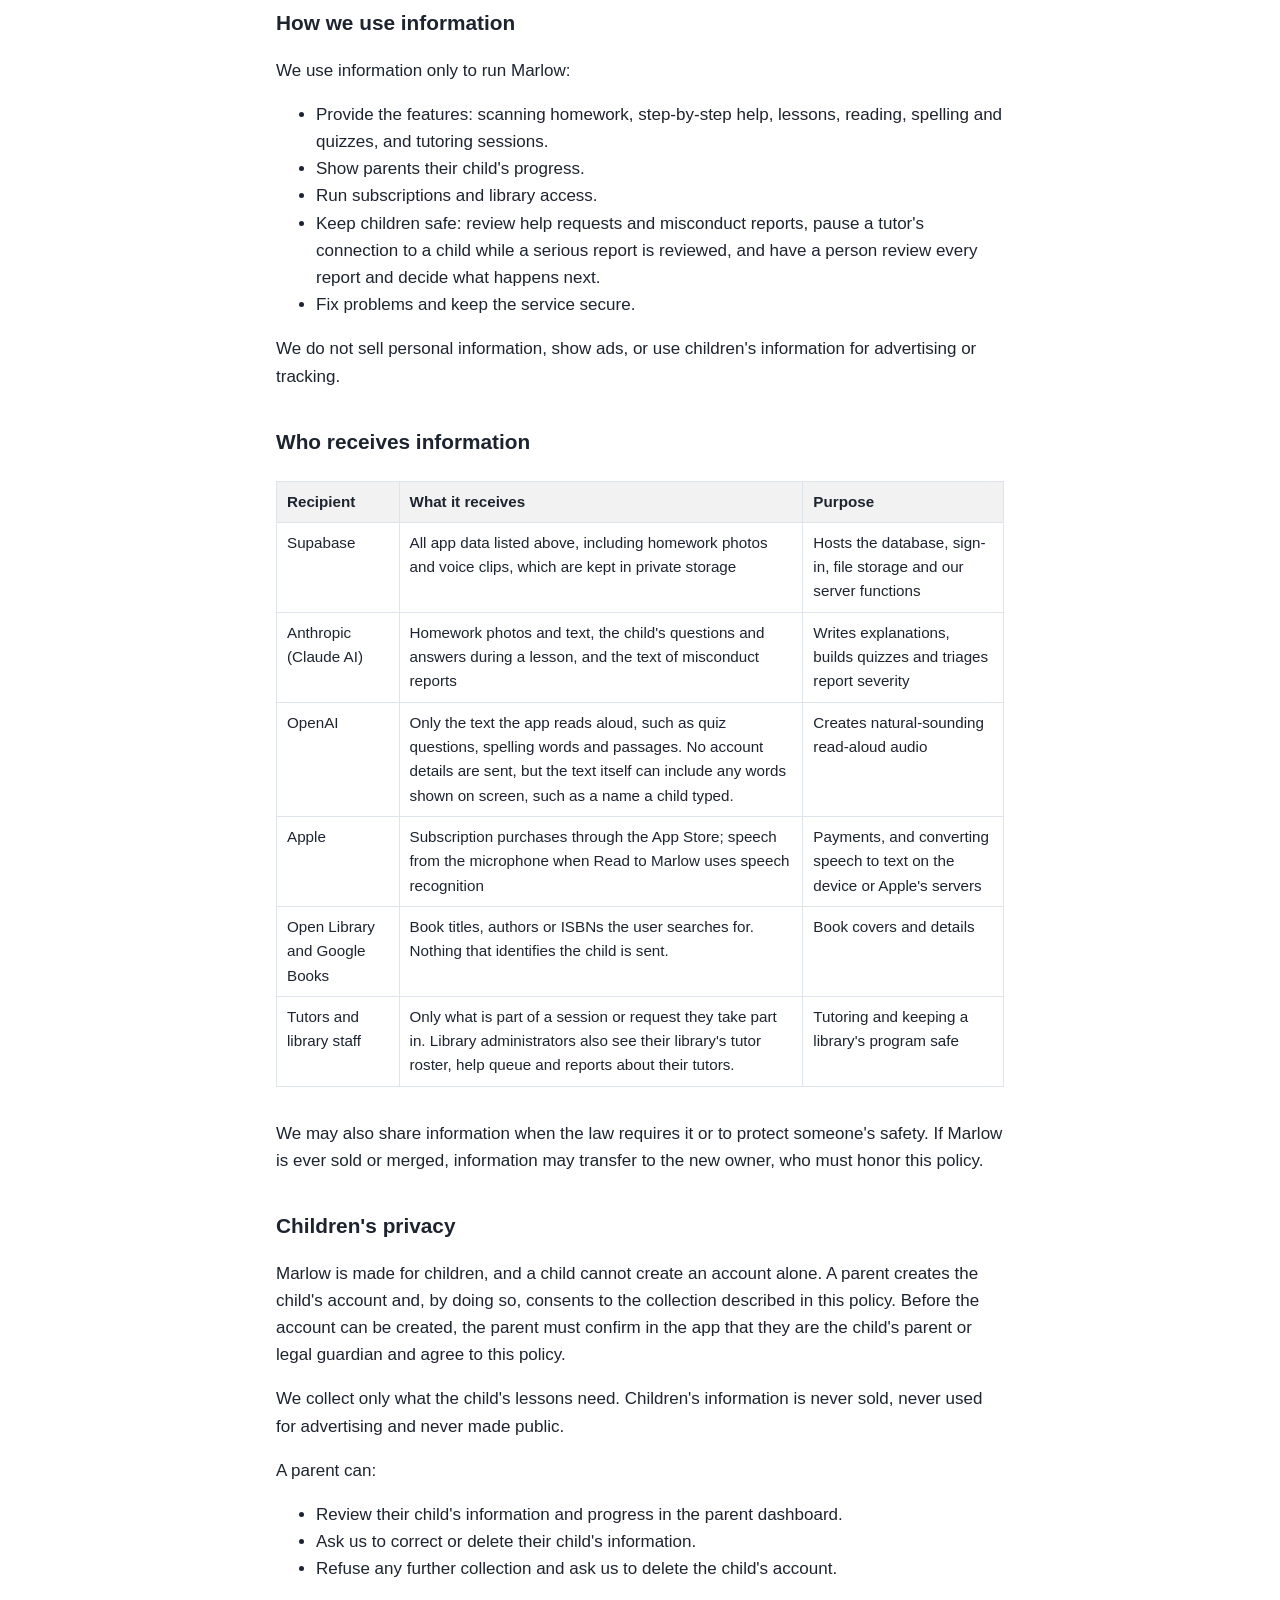
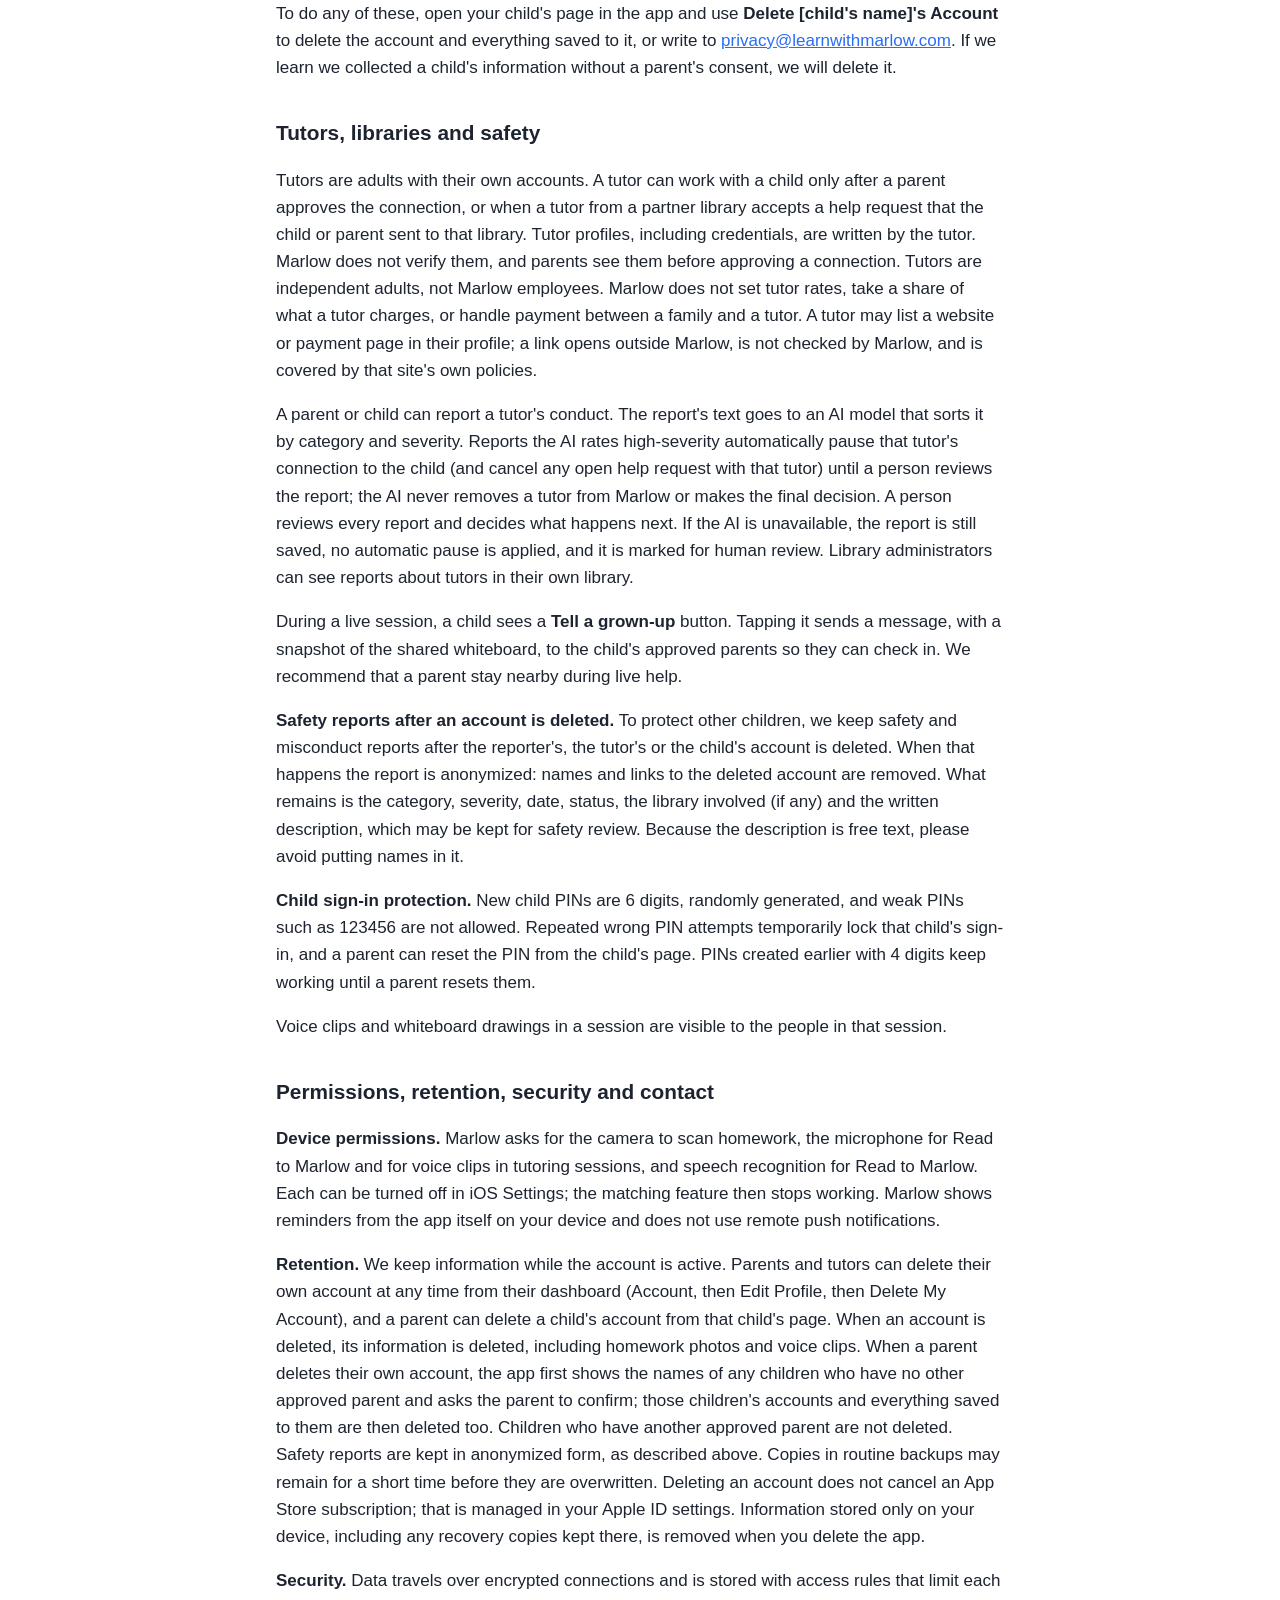
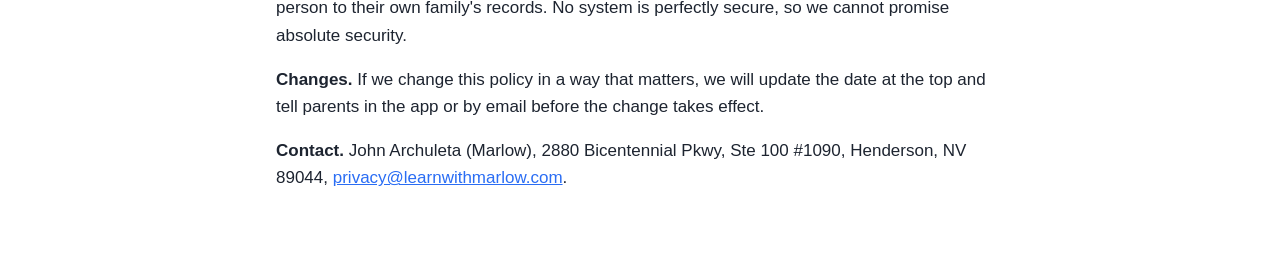
==== commit 220014c1: "Site: remove birth year from policy; Edit Profile delete path; copyright complaints notice Co-Author" ====
--- a/privacy.html
+++ b/privacy.html
@@ -14,7 +14,7 @@
 <div class="tablewrap"><table>
 <thead><tr><th>Information</th><th>Comes from</th><th>Why we collect it</th></tr></thead><tbody>
 <tr><td>Name, email, username and password of parents and tutors</td><td>The adult, when signing up</td><td>To create and secure the account</td></tr>
-<tr><td>A child's display name, username, 6-digit PIN (stored only as a protected sign-in credential, never in readable form), grade level, birth year and starting reading and spelling levels</td><td>The parent, when creating the child's account</td><td>To set up the child's profile and match the difficulty of practice</td></tr>
+<tr><td>A child's display name, username, 6-digit PIN (stored only as a protected sign-in credential, never in readable form), grade level and starting reading and spelling levels</td><td>The parent, when creating the child's account</td><td>To set up the child's profile and match the difficulty of practice</td></tr>
 <tr><td>Photos of homework and the text read from them</td><td>The camera or photo picker</td><td>To read the problems and help the child work through them</td></tr>
 <tr><td>Learning activity: problems attempted and solved, hints used, lessons finished, quiz, spelling and reading results</td><td>Use of the app</td><td>To show progress to parents and choose practice</td></tr>
 <tr><td>Whiteboard drawings and records of tutoring sessions</td><td>A child and a tutor, during a session</td><td>To work through problems together</td></tr>
